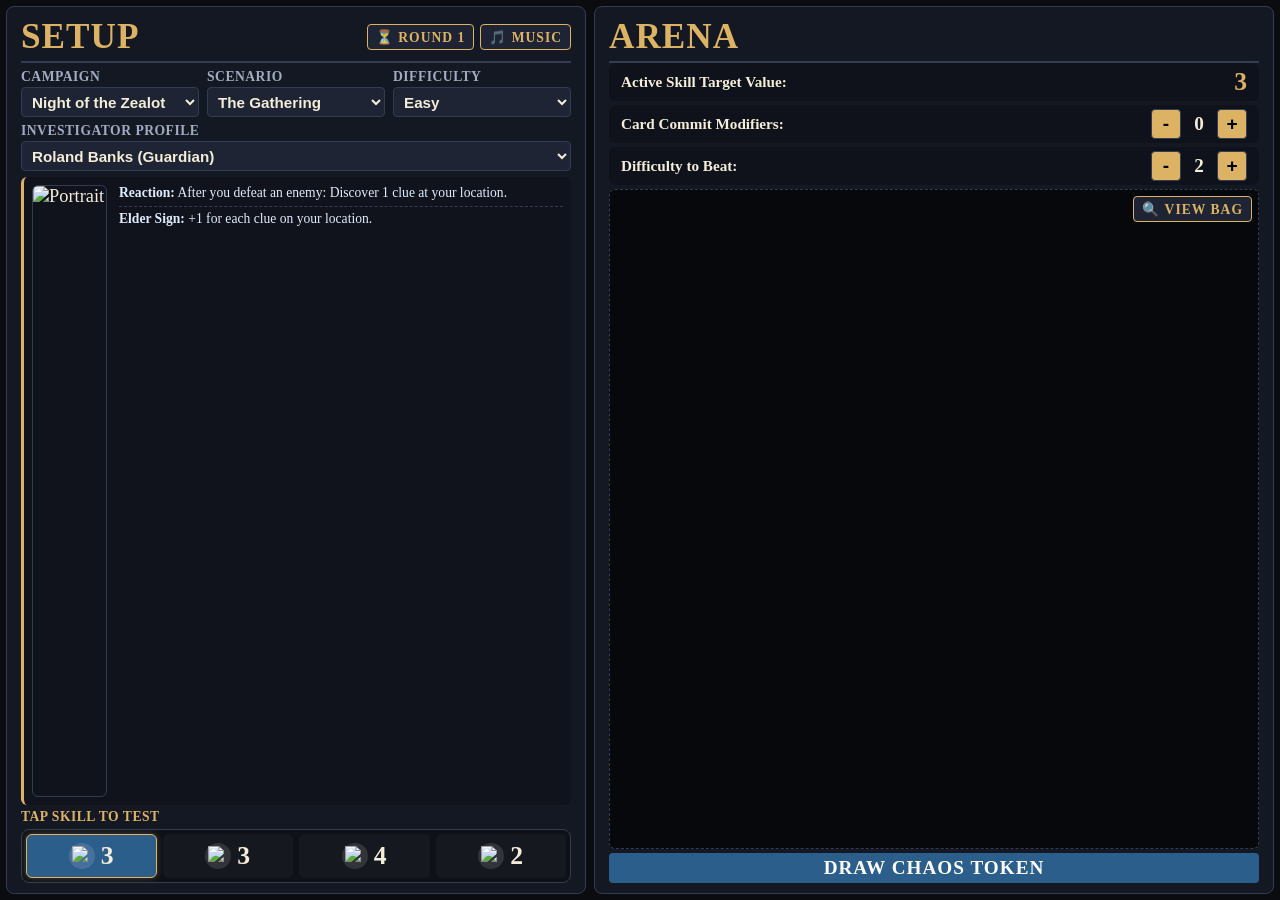
==== older/index.html @ 9a67d31d "All new All new" ====
<!DOCTYPE html>
<html lang="en">
<head>
  <meta charset="UTF-8">
  <meta name="viewport" content="width=device-width, initial-scale=1.0, maximum-scale=1.0, user-scalable=no">
  <title>Arkham Horror Companion App - Enhanced Landscape</title>
  <link rel="icon" href="images/icons/favicon.png">
  <style>
    /* Embed the original Teutonic font family */
    @font-face {
      font-family: 'Teutonic';
      src: url('fonts/teutonic.ttf') format('truetype'),
           url('fonts/Teutonic-Mediaeval.ttf') format('truetype');
      font-weight: normal;
      font-style: normal;
    }

    :root {
      --bg-dark: #0a0c10;
      --panel-bg: #141822;
      --panel-border: #323d52;
      --accent-gold: #dcb365;
      --accent-blue: #2c5e8c;
      --text-light: #f4edd9;
      --text-muted: #a1acc2;
      --success-green: #348a53;
      --fail-red: #aa3333;
      --alert-orange: #ff9900;

      --compact-height: 30px;
    }

    * {
      box-sizing: border-box;
      user-select: none;
      -webkit-tap-highlight-color: transparent;
      margin: 0;
      padding: 0;
    }

    body {
      background-color: var(--bg-dark);
      color: var(--text-light);
      font-family: 'Georgia', serif;
      font-size: 1.15rem;
      width: 100vw;
      height: 100vh;
      overflow: hidden;
      display: flex;
      padding: 6px;
      gap: 8px;
    }

    /* Column Framework */
    .panel {
      background: var(--panel-bg);
      border: 1px solid var(--panel-border);
      border-radius: 8px;
      padding: 10px 14px;
      display: flex;
      flex-direction: column;
      justify-content: space-between;
      height: 100%;
    }

    .left-panel { flex: 1.1; }
    .right-panel { flex: 1.3; }

    h3 {
      font-family: 'Teutonic', 'Georgia', serif;
      font-size: 2.2rem;
      text-transform: uppercase;
      letter-spacing: 1px;
      border-bottom: 2px solid var(--panel-border);
      padding-bottom: 4px;
      color: var(--accent-gold);
      display: flex;
      justify-content: space-between;
      align-items: center;
    }

    .header-controls {
      display: flex;
      gap: 6px;
    }

    /* Form Setup layout rules */
    .setup-row {
      display: grid;
      grid-template-columns: repeat(3, 1fr);
      gap: 8px;
      margin: 6px 0;
    }

    .form-group {
      display: flex;
      flex-direction: column;
    }

    label {
      font-size: 0.85rem;
      font-weight: bold;
      color: var(--text-muted);
      margin-bottom: 2px;
      text-transform: uppercase;
      letter-spacing: 0.5px;
    }

    select {
      width: 100%;
      height: var(--compact-height);
      padding: 0 6px;
      background: #1e2433;
      color: var(--text-light);
      border: 1px solid var(--panel-border);
      border-radius: 4px;
      font-size: 0.95rem;
      font-weight: bold;
    }

    /* Tappable Skill Badge Interface */
    .skills-row {
      display: flex;
      justify-content: space-between;
      background: rgba(0, 0, 0, 0.3);
      padding: 4px;
      border-radius: 8px;
      border: 1px solid var(--panel-border);
      margin-top: 4px;
      gap: 6px;
    }

    .stat-badge {
      flex: 1;
      height: 44px;
      display: flex;
      align-items: center;
      justify-content: center;
      gap: 6px;
      font-family: 'Teutonic', 'Georgia', serif;
      font-weight: bold;
      font-size: 1.6rem;
      cursor: pointer;
      border-radius: 6px;
      border: 1px solid transparent;
      transition: background 0.2s, border-color 0.2s;
      background: rgba(255, 255, 255, 0.03);
    }

    .stat-badge:hover {
      background: rgba(255, 255, 255, 0.08);
    }

    .stat-badge.active-test {
      background: var(--accent-blue);
      border-color: var(--accent-gold);
      box-shadow: 0 0 6px rgba(220, 179, 101, 0.3);
    }

    .stat-circle {
      width: 26px;
      height: 26px;
      border-radius: 50%;
      background: rgba(255, 255, 255, 0.12);
      display: flex;
      align-items: center;
      justify-content: center;
      padding: 3px;
    }

    .stat-circle img {
      width: 100%;
      height: 100%;
      object-fit: contain;
    }

    /* Investigator Layout Profile */
    .profile-card {
      display: flex;
      gap: 12px;
      background: rgba(0, 0, 0, 0.2);
      padding: 8px;
      border-radius: 6px;
      margin: 4px 0;
      flex: 1;
      min-height: 0;
      border-left: 3px solid var(--accent-gold);
      position: relative;
    }

    .portrait {
      width: 75px;
      height: auto;
      border-radius: 6px;
      object-fit: cover;
      border: 1px solid var(--panel-border);
    }

    .ability-text {
      flex: 1;
      font-size: 0.85rem;
      line-height: 1.25;
      overflow-y: auto;
      color: #dfecff;
    }

    /* Visual Active Attention Flag for Elder Sign */
    .elder-flag {
      display: none;
      background: var(--alert-orange);
      color: #000;
      font-family: 'Teutonic', sans-serif;
      font-size: 1rem;
      font-weight: bold;
      text-align: center;
      padding: 4px;
      border-radius: 4px;
      margin-bottom: 4px;
      animation: pulseAlert 1s infinite alternate;
    }

    @keyframes pulseAlert {
      0% { opacity: 0.7; }
      100% { opacity: 1; background: #fff000; }
    }

    /* Calculator Rows */
    .calc-row {
      display: flex;
      justify-content: space-between;
      align-items: center;
      background: rgba(0,0,0,0.25);
      padding: 4px 12px;
      border-radius: 6px;
      margin-bottom: 4px;
      min-height: var(--compact-height);
    }

    .calc-row span {
      font-size: 0.95rem;
      font-weight: bold;
    }

    .counter-control {
      display: flex;
      align-items: center;
      gap: 8px;
    }

    .counter-control button {
      width: var(--compact-height);
      height: var(--compact-height);
      border-radius: 4px;
      border: 1px solid var(--panel-border);
      background: var(--accent-gold);
      color: #000;
      font-size: 1.2rem;
      font-weight: bold;
      cursor: pointer;
      display: flex;
      align-items: center;
      justify-content: center;
    }

    /* Action Buttons */
    .btn {
      width: 100%;
      height: var(--compact-height);
      background: var(--accent-blue);
      color: white;
      border: none;
      border-radius: 4px;
      font-family: 'Teutonic', 'Georgia', serif;
      font-weight: bold;
      font-size: 1.2rem;
      cursor: pointer;
      text-transform: uppercase;
      letter-spacing: 1px;
      display: flex;
      align-items: center;
      justify-content: center;
    }

    .btn-utility {
      background: #1e2433;
      border: 1px solid var(--accent-gold);
      color: var(--accent-gold);
      height: 26px;
      padding: 0 8px;
      font-size: 0.85rem;
      width: auto;
    }

    /* Draw Stage Theatre area */
    .token-theater {
      flex: 1;
      display: flex;
      flex-direction: column;
      align-items: center;
      justify-content: center;
      background: #06080b;
      border: 1px dashed var(--panel-border);
      border-radius: 6px;
      margin-bottom: 4px;
      position: relative;
    }

    .theater-top-controls {
      position: absolute;
      top: 6px;
      right: 6px;
      z-index: 10;
    }

    .animated-token {
      width: 58px;
      height: 58px;
      border-radius: 50%;
      display: flex;
      align-items: center;
      justify-content: center;
      transform: scale(0);
    }

    .animated-token img {
      width: 100%;
      height: 100%;
      object-fit: contain;
    }

    .spin-roll {
      animation: bg3Roll 0.6s cubic-bezier(0.175, 0.885, 0.32, 1.275) forwards;
    }

    @keyframes bg3Roll {
      0% { transform: scale(0.3) rotate(0deg); }
      70% { transform: scale(1.2) rotate(720deg); }
      100% { transform: scale(1) rotate(1080deg); }
    }

    .result-banner {
      font-family: 'Teutonic', 'Georgia', serif;
      font-size: 1.6rem;
      font-weight: bold;
      text-transform: uppercase;
      margin-top: 2px;
    }

    .campaign-rule-ticker {
      font-size: 0.8rem;
      color: var(--text-muted);
      text-align: center;
      padding: 0 8px;
      font-style: italic;
    }

    /* Popover Modal Engines */
    .modal-overlay {
      display: none;
      position: fixed;
      inset: 0;
      background: rgba(0,0,0,0.85);
      z-index: 1000;
      justify-content: center;
      align-items: center;
    }

    .modal-window {
      background: var(--panel-bg);
      border: 2px solid var(--accent-gold);
      border-radius: 8px;
      padding: 16px;
      width: 85%;
      max-width: 500px;
    }

    /* Chaos Bag Viewer Grid Styles */
    .bag-token-grid {
      display: flex;
      flex-wrap: wrap;
      gap: 8px;
      margin: 12px 0;
      max-height: 180px;
      overflow-y: auto;
      background: rgba(0,0,0,0.3);
      padding: 10px;
      border-radius: 6px;
      border: 1px solid var(--panel-border);
    }

    .mini-token-badge {
      background: #1e2433;
      border: 1px solid var(--panel-border);
      padding: 4px 8px;
      border-radius: 4px;
      font-size: 0.9rem;
      font-weight: bold;
      color: var(--accent-gold);
      display: flex;
      align-items: center;
      gap: 4px;
    }

    /* Accessible Audio Controller Dashboard */
    .audio-dashboard {
      background: #06080b;
      padding: 6px 12px;
      border-radius: 6px;
      margin: 8px 0;
      display: flex;
      align-items: center;
      gap: 12px;
      height: 44px;
    }

    .audio-btn {
      background: var(--accent-gold);
      color: #000;
      border: none;
      height: var(--compact-height);
      padding: 0 12px;
      font-size: 0.9rem;
      border-radius: 4px;
      cursor: pointer;
      font-weight: bold;
    }

    .scrubber {
      flex: 1;
      height: var(--compact-height);
      accent-color: var(--accent-gold);
      cursor: pointer;
    }

    .track-list {
      display: flex;
      flex-direction: column;
      gap: 4px;
      max-height: 120px;
      overflow-y: auto;
    }

    .track-item {
      background: #1e2433;
      height: var(--compact-height);
      padding: 0 10px;
      border-radius: 4px;
      cursor: pointer;
      font-size: 0.9rem;
      font-weight: bold;
      display: flex;
      align-items: center;
      justify-content: space-between;
    }

    .track-item.active {
      background: var(--accent-blue);
    }
  </style>
</head>
<body>

  <!-- LEFT PANEL: INFRASTRUCTURE & ACTIVE PROFILE INTERFACE -->
  <div class="panel left-panel">
    <div>
      <h3>Setup 
        <div class="header-controls">
          <button id="btn-round-tracker" class="btn btn-utility" onclick="adjustRound(1)" oncontextmenu="event.preventDefault(); adjustRound(-1);">⏳ Round 1</button>
          <button class="btn btn-utility" onclick="toggleMusicModal(true)">🎵 Music</button>
        </div>
      </h3>
      
      <div class="setup-row">
        <div class="form-group">
          <label>Campaign</label>
          <select id="campaign-select" onchange="updateChaosBag()">
            <option value="notz">Night of the Zealot</option>
            <option value="dunwich">The Dunwich Legacy</option>
            <option value="carcosa">Path to Carcosa</option>
            <option value="brethren">Brethren of Ash</option>
          </select>
        </div>

        <div class="form-group">
          <label>Scenario</label>
          <select id="scenario-select" onchange="updateChaosBag()">
            <!-- Loaded Dynamically -->
          </select>
        </div>

        <div class="form-group">
          <label>Difficulty</label>
          <select id="difficulty-select" onchange="updateChaosBag()">
            <option value="easy" selected>Easy</option>
            <option value="standard">Standard</option>
            <option value="hard">Hard</option>
            <option value="expert">Expert</option>
          </select>
        </div>
      </div>

      <div class="form-group" style="margin-bottom: 2px;">
        <label>Investigator Profile</label>
        <select id="investigator-select" onchange="loadInvestigatorProfile()">
          <!-- Dynamic Generation Loop -->
        </select>
      </div>
    </div>

    <!-- Active Profile Metadata Container with Dynamic Elder Flag Alert Banner -->
    <div class="profile-card">
      <img id="card-portrait" class="portrait" src="images/investigators/roland.png" alt="Portrait">
      <div class="ability-text">
        <div id="elder-sign-alert" class="elder-flag">⚠️ TAKE ACTION: TRIGGER ELDER SIGN!</div>
        <div id="card-ability" style="margin-bottom:4px;"></div>
        <div id="card-elder" style="border-top:1px dashed var(--panel-border); padding-top:4px;"></div>
      </div>
    </div>

    <!-- Tappable Stats Block Header -->
    <div>
      <label style="color: var(--accent-gold); display: block; margin-bottom: 2px;">Tap Skill to Test</label>
      <div class="skills-row">
        <div id="badge-will" class="stat-badge" onclick="selectTestSkill('will')">
          <div class="stat-circle"><img src="images/icons/invest_willpower.png" alt="Will"></div>
          <span id="stat-will">3</span>
        </div>
        <div id="badge-intellect" class="stat-badge" onclick="selectTestSkill('intellect')">
          <div class="stat-circle"><img src="images/icons/invest_intellect.png" alt="Intellect"></div>
          <span id="stat-intellect">3</span>
        </div>
        <div id="badge-combat" class="stat-badge" onclick="selectTestSkill('combat')">
          <div class="stat-circle"><img src="images/icons/invest_combat.png" alt="Combat"></div>
          <span id="stat-combat">4</span>
        </div>
        <div id="badge-agility" class="stat-badge" onclick="selectTestSkill('agility')">
          <div class="stat-circle"><img src="images/icons/invest_agility.png" alt="Agility"></div>
          <span id="stat-agility">2</span>
        </div>
      </div>
    </div>
  </div>

  <!-- RIGHT PANEL: TESTING GROUNDS -->
  <div class="panel right-panel">
    <h3 style="font-size: 2.2rem;">Arena</h3>

    <div class="calc-row">
      <span>Active Skill Target Value:</span>
      <span id="val-base-skill" style="font-family: 'Teutonic', serif; font-size: 1.6rem; color: var(--accent-gold);">3</span>
    </div>

    <div class="calc-row">
      <span>Card Commit Modifiers:</span>
      <div class="counter-control">
        <button onclick="adjustCommit(-1)">-</button>
        <span id="val-commit" style="font-size: 1.2rem; font-weight: bold; min-width: 20px; text-align: center;">0</span>
        <button onclick="adjustCommit(1)">+</button>
      </div>
    </div>

    <div class="calc-row">
      <span>Difficulty to Beat:</span>
      <div class="counter-control">
        <button onclick="adjustTarget(-1)">-</button>
        <span id="val-target" style="font-size: 1.2rem; font-weight: bold; min-width: 20px; text-align: center;">2</span>
        <button onclick="adjustTarget(1)">+</button>
      </div>
    </div>

    <!-- Screen Animation Center Area -->
    <div class="token-theater">
      <div class="theater-top-controls">
        <button class="btn btn-utility" onclick="toggleBagModal(true)">🔍 View Bag</button>
      </div>
      <div id="token-graphic" class="animated-token"></div>
      <div id="test-outcome-msg" class="result-banner"></div>
      <div id="token-effect-desc" class="campaign-rule-ticker"></div>
    </div>

    <button class="btn" onclick="drawChaosToken()">Draw Chaos Token</button>
  </div>

  <!-- PLAYOVER AUDIO SYSTEM CONTAINER MODAL -->
  <div id="music-modal" class="modal-overlay">
    <div class="modal-window">
      <h3 style="margin-bottom: 10px;">Audio Suite</h3>
      <audio id="audio-player" src="music/music01.mp4" loop></audio>

      <div class="audio-dashboard">
        <button class="audio-btn" id="play-btn" onclick="togglePlay()">▶ Play</button>
        <input type="range" id="track-scrubber" class="scrubber" value="0" min="0" max="100" oninput="scrubAudio()">
      </div>

      <div class="track-list">
        <div class="track-item active" onclick="loadTrack(this, 'music/music01.mp4')"><span>Ambient Environment 01</span><span>🎵</span></div>
        <div class="track-item" onclick="loadTrack(this, 'music/music02.mp4')"><span>Ambient Environment 02</span><span>🎵</span></div>
        <div class="track-item" onclick="loadTrack(this, 'music/music03.mp4')"><span>Ambient Environment 03</span><span>🎵</span></div>
      </div>

      <button class="btn" style="margin-top: 14px; background: var(--fail-red);" onclick="toggleMusicModal(false)">Close Audio</button>
    </div>
  </div>

  <!-- CHAOS BAG INSPECTION MODAL -->
  <div id="bag-modal" class="modal-overlay">
    <div class="modal-window">
      <h3 style="margin-bottom: 10px;">Chaos Bag Contents</h3>
      <p style="font-size: 0.85rem; color: var(--text-muted); margin-bottom: 4px;">Current tokens loaded for calculation rules:</p>
      
      <div id="bag-contents-grid" class="bag-token-grid">
        <!-- Loaded Dynamically -->
      </div>

      <button class="btn" style="margin-top: 14px; background: var(--accent-blue);" onclick="toggleBagModal(false)">Back to Arena</button>
    </div>
  </div>

  <script>
    const tokenImageMap = {
      '0': 'images/icons/chaos_0.png', '-1': 'images/icons/chaos_minus1.png', '-2': 'images/icons/chaos_minus2.png',
      '-3': 'images/icons/chaos_minus3.png', '-4': 'images/icons/chaos_minus4.png', '-5': 'images/icons/chaos_minus5.png',
      '-6': 'images/icons/chaos_minus6.png', '-7': 'images/icons/chaos_minus7.png', '-8': 'images/icons/chaos_minus8.png',
      '+1': 'images/icons/chaos_plus1.png',
      '💀': 'images/icons/chaos_skull.png', '👹': 'images/icons/chaos_cultist.png',
      '📜': 'images/icons/chaos_tablet.png', 'AUTO-FAIL': 'images/icons/chaos_fail.png',
      '🌟': 'images/icons/chaos_elder.png'
    };

    const campaignScenarios = {
      notz: [{ id: 'gathering', name: 'The Gathering' }, { id: 'masks', name: 'Midnight Masks' }, { id: 'devourer', name: 'The Devourer Below' }],
      dunwich: [{ id: 'extracurricular', name: 'Extracurricular Activity' }, { id: 'house', name: 'The House Always Wins' }],
      carcosa: [{ id: 'curtain', name: 'Curtain Call' }, { id: 'last_king', name: 'The Last King' }],
      brethren: [{ id: 'flames', name: 'Spreading Flames' }, { id: 'mirrors', name: 'Smoke and Mirrors' }]
    };

    const chaosBagPresets = {
      notz: {
        easy: ['+1', '+1', '0', '0', '0', '-1', '-1', '-1', '-2', '-2', '💀', '👹', '🌟', 'AUTO-FAIL'],
        standard: ['+1', '0', '0', '-1', '-1', '-2', '-3', '-4', '💀', '👹', '📜', 'AUTO-FAIL', '🌟']
      },
      dunwich: {
        easy: ['+1', '+1', '0', '0', '0', '-1', '-1', '-1', '-2', '-3', '💀', '👹', '🌟', 'AUTO-FAIL'],
        standard: ['+1', '0', '-1', '-1', '-2', '-2', '-3', '-4', '💀', '👹', '🌟', 'AUTO-FAIL']
      },
      carcosa: {
        easy: ['+1', '+1', '0', '0', '0', '-1', '-1', '-1', '-2', '-3', '💀', '👹', '🌟', 'AUTO-FAIL'],
        standard: ['+1', '0', '-1', '-1', '-2', '-2', '-3', '-4', '💀', '👹', '🌟', 'AUTO-FAIL']
      },
      brethren: {
        easy: ['+1', '+1', '0', '0', '0', '-1', '-1', '-1', '-2', '-3', '💀', '👹', '🌟', 'AUTO-FAIL'],
        standard: ['+1', '0', '-1', '-1', '-2', '-2', '-3', '-4', '💀', '👹', '🌟', 'AUTO-FAIL']
      }
    };

    const investigators = {
      roland: { name: "Roland Banks", classId: "Guardian", will: 3, intellect: 3, combat: 4, agility: 2, ability: "<b>Reaction:</b> After you defeat an enemy: Discover 1 clue at your location.", elder: "<b>Elder Sign:</b> +1 for each clue on your location.", img: "images/investigators/roland.png" },
      daisy: { name: "Daisy Walker", classId: "Seeker", will: 3, intellect: 5, combat: 2, agility: 2, ability: "Additional action each turn for <b>Tome</b> activities.", elder: "<b>Elder Sign:</b> +0. Draw 1 card for each Tome you control.", img: "images/investigators/daisy.png" },
      skids: { name: '"Skids" O\'Toole', classId: "Rogue", will: 2, intellect: 3, combat: 3, agility: 4, ability: "Spend 2 resources: Take 1 additional action.", elder: "<b>Elder Sign:</b> +2. Gain 2 resources if successful.", img: "images/investigators/skids.png" },
      agnes: { name: "Agnes Baker", classId: "Mystic", will: 5, intellect: 2, combat: 2, agility: 3, ability: "<b>Reaction:</b> After 1 or more horror is placed on you: Deal 1 damage to an enemy at your location.", elder: "<b>Elder Sign:</b> +1. You may heal 1 horror from yourself.", img: "images/investigators/agnes.png" },
      wendy: { name: "Wendy Adams", classId: "Survivor", will: 4, intellect: 3, combat: 1, agility: 4, ability: "Discard a card from your hand: Redraw a chaos token from the bag. (Limit once per test).", elder: "<b>Elder Sign:</b> +0. If Wendy's Amulet is in play, you automatically succeed.", img: "images/investigators/wendy.png" }
    };

    let currentBag = [];
    let selectedSkill = 'will';
    let commitVal = 0;
    let targetVal = 2;
    let currentGameRound = 1;

    function initializeApp() {
      buildInvestigatorDropdown();
      updateChaosBag();
      loadInvestigatorProfile();
    }

    function adjustRound(delta) {
      currentGameRound = Math.max(1, currentGameRound + delta);
      document.getElementById('btn-round-tracker').innerText = `⏳ Round ${currentGameRound}`;
    }

    function buildInvestigatorDropdown() {
      const select = document.getElementById('investigator-select');
      select.innerHTML = '';
      for (const [key, profile] of Object.entries(investigators)) {
        const opt = document.createElement('option');
        opt.value = key;
        opt.innerText = `${profile.name} (${profile.classId})`;
        select.appendChild(opt);
      }
    }

    function updateChaosBag() {
      const camp = document.getElementById('campaign-select').value;
      const diff = document.getElementById('difficulty-select').value;
      
      const scenSelect = document.getElementById('scenario-select');
      scenSelect.innerHTML = '';
      campaignScenarios[camp].forEach(s => {
        const opt = document.createElement('option');
        opt.value = s.id; opt.innerText = s.name;
        scenSelect.appendChild(opt);
      });
      
      currentBag = [...(chaosBagPresets[camp]?.[diff] || chaosBagPresets[camp]?.standard || chaosBagPresets.notz.standard)];
      populateBagInspector();
    }

    function populateBagInspector() {
      const grid = document.getElementById('bag-contents-grid');
      grid.innerHTML = '';
      currentBag.forEach(token => {
        const badge = document.createElement('span');
        badge.className = 'mini-token-badge';
        badge.innerText = token;
        grid.appendChild(badge);
      });
    }

    function toggleBagModal(open) {
      document.getElementById('bag-modal').style.display = open ? 'flex' : 'none';
    }

    function loadInvestigatorProfile() {
      const id = document.getElementById('investigator-select').value;
      const profile = investigators[id];

      document.getElementById('stat-will').innerText = profile.will;
      document.getElementById('stat-intellect').innerText = profile.intellect;
      document.getElementById('stat-combat').innerText = profile.combat;
      document.getElementById('stat-agility').innerText = profile.agility;
      document.getElementById('card-ability').innerHTML = profile.ability;
      document.getElementById('card-elder').innerHTML = profile.elder;
      document.getElementById('card-portrait').src = profile.img;
      document.getElementById('elder-sign-alert').style.display = 'none';

      selectTestSkill(selectedSkill);
    }

    function selectTestSkill(skillKey) {
      selectedSkill = skillKey;
      document.querySelectorAll('.stat-badge').forEach(b => b.classList.remove('active-test'));
      document.getElementById(`badge-${skillKey}`).classList.add('active-test');

      const id = document.getElementById('investigator-select').value;
      document.getElementById('val-base-skill').innerText = investigators[id][skillKey];
    }

    function adjustCommit(delta) {
      commitVal = Math.max(-5, commitVal + delta);
      document.getElementById('val-commit').innerText = commitVal;
    }

    function adjustTarget(delta) {
      targetVal = Math.max(0, targetVal + delta);
      document.getElementById('val-target').innerText = targetVal;
    }

    function drawChaosToken() {
      if(currentBag.length === 0) return;

      const graphic = document.getElementById('token-graphic');
      const outcomeText = document.getElementById('test-outcome-msg');
      const alertBanner = document.getElementById('elder-sign-alert');

      graphic.classList.remove('spin-roll');
      graphic.style.transform = "scale(0)";
      outcomeText.innerText = '';
      alertBanner.style.display = 'none';

      void graphic.offsetWidth;

      const pickedToken = currentBag[Math.floor(Math.random() * currentBag.length)];
      let numericModifier = parseInt(pickedToken) || 0;
      if (pickedToken === '🌟') numericModifier = 2;
      if (pickedToken === 'AUTO-FAIL') numericModifier = -99;

      const id = document.getElementById('investigator-select').value;
      const testPassed = (pickedToken !== 'AUTO-FAIL') && ((investigators[id][selectedSkill] + commitVal + numericModifier) >= targetVal);

      if(tokenImageMap[pickedToken]) {
        graphic.innerHTML = `<img src="${tokenImageMap[pickedToken]}" alt="token">`;
      } else {
        graphic.innerHTML = `<div style="color:white; font-size:1.4rem;">${pickedToken}</div>`;
      }

      graphic.classList.add('spin-roll');

      setTimeout(() => {
        outcomeText.innerText = testPassed ? "Succeeded!" : "Failed!";
        outcomeText.style.color = testPassed ? "var(--success-green)" : "var(--fail-red)";

        if (pickedToken === '🌟') {
          alertBanner.style.display = 'block';
        }
      }, 600);
    }

    const audioPlayer = document.getElementById('audio-player');
    const playBtn = document.getElementById('play-btn');
    const scrubber = document.getElementById('track-scrubber');

    function toggleMusicModal(open) { document.getElementById('music-modal').style.display = open ? 'flex' : 'none'; }
    function togglePlay() {
      if(audioPlayer.paused) { audioPlayer.play().then(() => playBtn.innerText = "⏸ Pause"); } 
      else { audioPlayer.pause(); playBtn.innerText = "▶ Play"; }
    }
    audioPlayer.addEventListener('timeupdate', () => { if(audioPlayer.duration) scrubber.value = (audioPlayer.currentTime / audioPlayer.duration) * 100; });
    function scrubAudio() { if(audioPlayer.duration) audioPlayer.currentTime = (scrubber.value / 100) * audioPlayer.duration; }
    function loadTrack(el, source) {
      document.querySelectorAll('.track-item').forEach(i => i.classList.remove('active'));
      el.classList.add('active');
      audioPlayer.src = source;
      audioPlayer.play().then(() => playBtn.innerText = "⏸ Pause");
    }

    window.onload = initializeApp;
  </script>
</body>
</html>
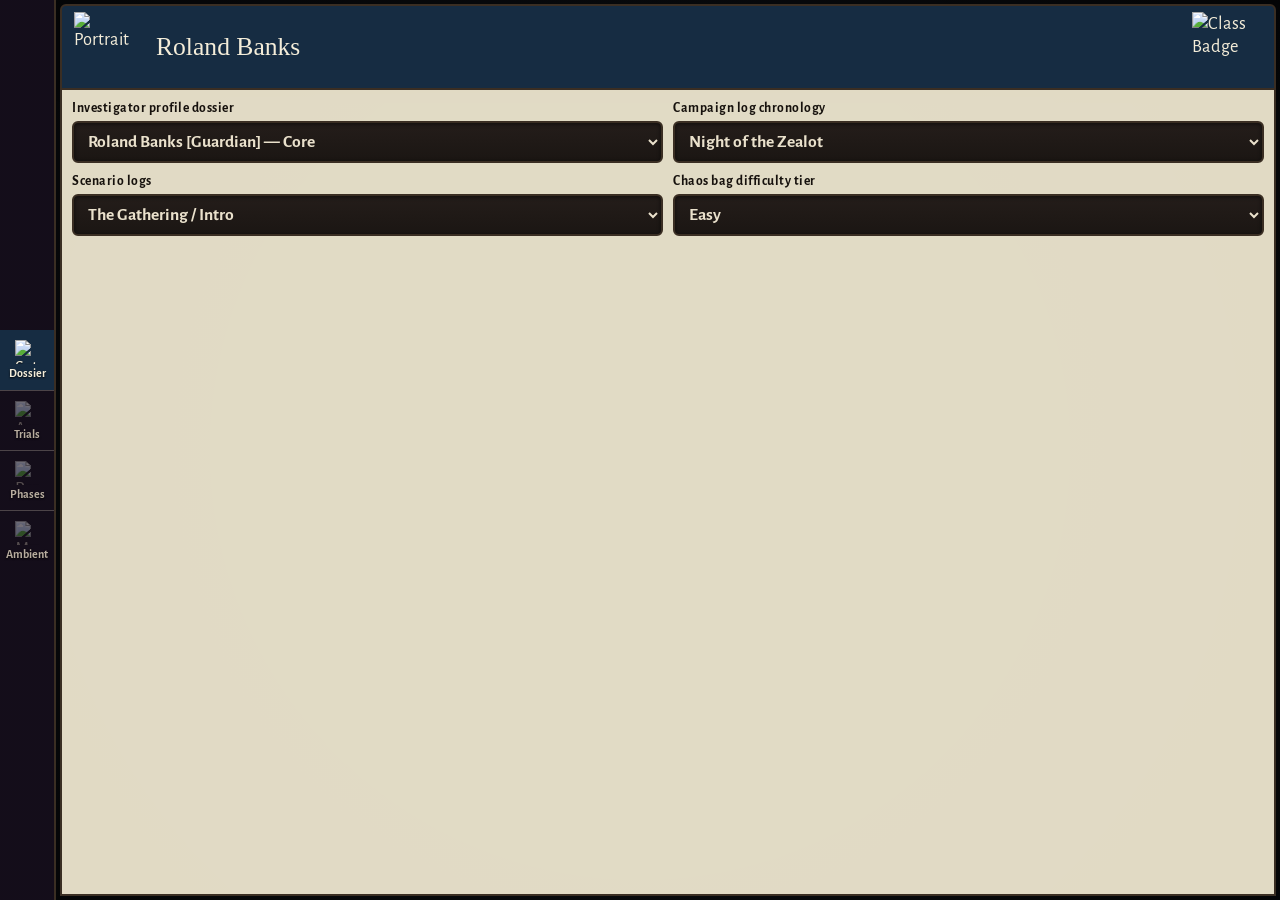
==== commit 927f164e: "changes change" ====
--- a/older/index.html
+++ b/older/index.html
@@ -2,495 +2,88 @@
 <html lang="en">
 <head>
   <meta charset="UTF-8">
-  <meta name="viewport" content="width=device-width, initial-scale=1.0, maximum-scale=1.0, user-scalable=no">
-  <title>Arkham Horror Companion App - Enhanced Landscape</title>
-  <link rel="icon" href="images/icons/favicon.png">
-  <style>
-    /* Embed the original Teutonic font family */
-    @font-face {
-      font-family: 'Teutonic';
-      src: url('fonts/teutonic.ttf') format('truetype'),
-           url('fonts/Teutonic-Mediaeval.ttf') format('truetype');
-      font-weight: normal;
-      font-style: normal;
-    }
-
-    :root {
-      --bg-dark: #0a0c10;
-      --panel-bg: #141822;
-      --panel-border: #323d52;
-      --accent-gold: #dcb365;
-      --accent-blue: #2c5e8c;
-      --text-light: #f4edd9;
-      --text-muted: #a1acc2;
-      --success-green: #348a53;
-      --fail-red: #aa3333;
-      --alert-orange: #ff9900;
-
-      --compact-height: 30px;
-    }
-
-    * {
-      box-sizing: border-box;
-      user-select: none;
-      -webkit-tap-highlight-color: transparent;
-      margin: 0;
-      padding: 0;
-    }
-
-    body {
-      background-color: var(--bg-dark);
-      color: var(--text-light);
-      font-family: 'Georgia', serif;
-      font-size: 1.15rem;
-      width: 100vw;
-      height: 100vh;
-      overflow: hidden;
-      display: flex;
-      padding: 6px;
-      gap: 8px;
-    }
-
-    /* Column Framework */
-    .panel {
-      background: var(--panel-bg);
-      border: 1px solid var(--panel-border);
-      border-radius: 8px;
-      padding: 10px 14px;
-      display: flex;
-      flex-direction: column;
-      justify-content: space-between;
-      height: 100%;
-    }
-
-    .left-panel { flex: 1.1; }
-    .right-panel { flex: 1.3; }
-
-    h3 {
-      font-family: 'Teutonic', 'Georgia', serif;
-      font-size: 2.2rem;
-      text-transform: uppercase;
-      letter-spacing: 1px;
-      border-bottom: 2px solid var(--panel-border);
-      padding-bottom: 4px;
-      color: var(--accent-gold);
-      display: flex;
-      justify-content: space-between;
-      align-items: center;
-    }
-
-    .header-controls {
-      display: flex;
-      gap: 6px;
-    }
-
-    /* Form Setup layout rules */
-    .setup-row {
-      display: grid;
-      grid-template-columns: repeat(3, 1fr);
-      gap: 8px;
-      margin: 6px 0;
-    }
-
-    .form-group {
-      display: flex;
-      flex-direction: column;
-    }
-
-    label {
-      font-size: 0.85rem;
-      font-weight: bold;
-      color: var(--text-muted);
-      margin-bottom: 2px;
-      text-transform: uppercase;
-      letter-spacing: 0.5px;
-    }
-
-    select {
-      width: 100%;
-      height: var(--compact-height);
-      padding: 0 6px;
-      background: #1e2433;
-      color: var(--text-light);
-      border: 1px solid var(--panel-border);
-      border-radius: 4px;
-      font-size: 0.95rem;
-      font-weight: bold;
-    }
-
-    /* Tappable Skill Badge Interface */
-    .skills-row {
-      display: flex;
-      justify-content: space-between;
-      background: rgba(0, 0, 0, 0.3);
-      padding: 4px;
-      border-radius: 8px;
-      border: 1px solid var(--panel-border);
-      margin-top: 4px;
-      gap: 6px;
-    }
-
-    .stat-badge {
-      flex: 1;
-      height: 44px;
-      display: flex;
-      align-items: center;
-      justify-content: center;
-      gap: 6px;
-      font-family: 'Teutonic', 'Georgia', serif;
-      font-weight: bold;
-      font-size: 1.6rem;
-      cursor: pointer;
-      border-radius: 6px;
-      border: 1px solid transparent;
-      transition: background 0.2s, border-color 0.2s;
-      background: rgba(255, 255, 255, 0.03);
-    }
-
-    .stat-badge:hover {
-      background: rgba(255, 255, 255, 0.08);
-    }
-
-    .stat-badge.active-test {
-      background: var(--accent-blue);
-      border-color: var(--accent-gold);
-      box-shadow: 0 0 6px rgba(220, 179, 101, 0.3);
-    }
-
-    .stat-circle {
-      width: 26px;
-      height: 26px;
-      border-radius: 50%;
-      background: rgba(255, 255, 255, 0.12);
-      display: flex;
-      align-items: center;
-      justify-content: center;
-      padding: 3px;
-    }
-
-    .stat-circle img {
-      width: 100%;
-      height: 100%;
-      object-fit: contain;
-    }
-
-    /* Investigator Layout Profile */
-    .profile-card {
-      display: flex;
-      gap: 12px;
-      background: rgba(0, 0, 0, 0.2);
-      padding: 8px;
-      border-radius: 6px;
-      margin: 4px 0;
-      flex: 1;
-      min-height: 0;
-      border-left: 3px solid var(--accent-gold);
-      position: relative;
-    }
-
-    .portrait {
-      width: 75px;
-      height: auto;
-      border-radius: 6px;
-      object-fit: cover;
-      border: 1px solid var(--panel-border);
-    }
-
-    .ability-text {
-      flex: 1;
-      font-size: 0.85rem;
-      line-height: 1.25;
-      overflow-y: auto;
-      color: #dfecff;
-    }
-
-    /* Visual Active Attention Flag for Elder Sign */
-    .elder-flag {
-      display: none;
-      background: var(--alert-orange);
-      color: #000;
-      font-family: 'Teutonic', sans-serif;
-      font-size: 1rem;
-      font-weight: bold;
-      text-align: center;
-      padding: 4px;
-      border-radius: 4px;
-      margin-bottom: 4px;
-      animation: pulseAlert 1s infinite alternate;
-    }
-
-    @keyframes pulseAlert {
-      0% { opacity: 0.7; }
-      100% { opacity: 1; background: #fff000; }
-    }
-
-    /* Calculator Rows */
-    .calc-row {
-      display: flex;
-      justify-content: space-between;
-      align-items: center;
-      background: rgba(0,0,0,0.25);
-      padding: 4px 12px;
-      border-radius: 6px;
-      margin-bottom: 4px;
-      min-height: var(--compact-height);
-    }
-
-    .calc-row span {
-      font-size: 0.95rem;
-      font-weight: bold;
-    }
-
-    .counter-control {
-      display: flex;
-      align-items: center;
-      gap: 8px;
-    }
-
-    .counter-control button {
-      width: var(--compact-height);
-      height: var(--compact-height);
-      border-radius: 4px;
-      border: 1px solid var(--panel-border);
-      background: var(--accent-gold);
-      color: #000;
-      font-size: 1.2rem;
-      font-weight: bold;
-      cursor: pointer;
-      display: flex;
-      align-items: center;
-      justify-content: center;
-    }
-
-    /* Action Buttons */
-    .btn {
-      width: 100%;
-      height: var(--compact-height);
-      background: var(--accent-blue);
-      color: white;
-      border: none;
-      border-radius: 4px;
-      font-family: 'Teutonic', 'Georgia', serif;
-      font-weight: bold;
-      font-size: 1.2rem;
-      cursor: pointer;
-      text-transform: uppercase;
-      letter-spacing: 1px;
-      display: flex;
-      align-items: center;
-      justify-content: center;
-    }
-
-    .btn-utility {
-      background: #1e2433;
-      border: 1px solid var(--accent-gold);
-      color: var(--accent-gold);
-      height: 26px;
-      padding: 0 8px;
-      font-size: 0.85rem;
-      width: auto;
-    }
-
-    /* Draw Stage Theatre area */
-    .token-theater {
-      flex: 1;
-      display: flex;
-      flex-direction: column;
-      align-items: center;
-      justify-content: center;
-      background: #06080b;
-      border: 1px dashed var(--panel-border);
-      border-radius: 6px;
-      margin-bottom: 4px;
-      position: relative;
-    }
-
-    .theater-top-controls {
-      position: absolute;
-      top: 6px;
-      right: 6px;
-      z-index: 10;
-    }
-
-    .animated-token {
-      width: 58px;
-      height: 58px;
-      border-radius: 50%;
-      display: flex;
-      align-items: center;
-      justify-content: center;
-      transform: scale(0);
-    }
-
-    .animated-token img {
-      width: 100%;
-      height: 100%;
-      object-fit: contain;
-    }
-
-    .spin-roll {
-      animation: bg3Roll 0.6s cubic-bezier(0.175, 0.885, 0.32, 1.275) forwards;
-    }
-
-    @keyframes bg3Roll {
-      0% { transform: scale(0.3) rotate(0deg); }
-      70% { transform: scale(1.2) rotate(720deg); }
-      100% { transform: scale(1) rotate(1080deg); }
-    }
-
-    .result-banner {
-      font-family: 'Teutonic', 'Georgia', serif;
-      font-size: 1.6rem;
-      font-weight: bold;
-      text-transform: uppercase;
-      margin-top: 2px;
-    }
-
-    .campaign-rule-ticker {
-      font-size: 0.8rem;
-      color: var(--text-muted);
-      text-align: center;
-      padding: 0 8px;
-      font-style: italic;
-    }
-
-    /* Popover Modal Engines */
-    .modal-overlay {
-      display: none;
-      position: fixed;
-      inset: 0;
-      background: rgba(0,0,0,0.85);
-      z-index: 1000;
-      justify-content: center;
-      align-items: center;
-    }
-
-    .modal-window {
-      background: var(--panel-bg);
-      border: 2px solid var(--accent-gold);
-      border-radius: 8px;
-      padding: 16px;
-      width: 85%;
-      max-width: 500px;
-    }
-
-    /* Chaos Bag Viewer Grid Styles */
-    .bag-token-grid {
-      display: flex;
-      flex-wrap: wrap;
-      gap: 8px;
-      margin: 12px 0;
-      max-height: 180px;
-      overflow-y: auto;
-      background: rgba(0,0,0,0.3);
-      padding: 10px;
-      border-radius: 6px;
-      border: 1px solid var(--panel-border);
-    }
-
-    .mini-token-badge {
-      background: #1e2433;
-      border: 1px solid var(--panel-border);
-      padding: 4px 8px;
-      border-radius: 4px;
-      font-size: 0.9rem;
-      font-weight: bold;
-      color: var(--accent-gold);
-      display: flex;
-      align-items: center;
-      gap: 4px;
-    }
-
-    /* Accessible Audio Controller Dashboard */
-    .audio-dashboard {
-      background: #06080b;
-      padding: 6px 12px;
-      border-radius: 6px;
-      margin: 8px 0;
-      display: flex;
-      align-items: center;
-      gap: 12px;
-      height: 44px;
-    }
-
-    .audio-btn {
-      background: var(--accent-gold);
-      color: #000;
-      border: none;
-      height: var(--compact-height);
-      padding: 0 12px;
-      font-size: 0.9rem;
-      border-radius: 4px;
-      cursor: pointer;
-      font-weight: bold;
-    }
-
-    .scrubber {
-      flex: 1;
-      height: var(--compact-height);
-      accent-color: var(--accent-gold);
-      cursor: pointer;
-    }
-
-    .track-list {
-      display: flex;
-      flex-direction: column;
-      gap: 4px;
-      max-height: 120px;
-      overflow-y: auto;
-    }
-
-    .track-item {
-      background: #1e2433;
-      height: var(--compact-height);
-      padding: 0 10px;
-      border-radius: 4px;
-      cursor: pointer;
-      font-size: 0.9rem;
-      font-weight: bold;
-      display: flex;
-      align-items: center;
-      justify-content: space-between;
-    }
-
-    .track-item.active {
-      background: var(--accent-blue);
-    }
-  </style>
+  <meta name="viewport" content="width=device-width, initial-scale=1.0, maximum-scale=1.0, user-scalable=no, viewport-fit=cover">
+  <title>Arkham Horror Companion App - Dossier Notebook</title>
+  <meta name="theme-color" content="#140f0c">
+  <meta name="apple-mobile-web-app-capable" content="yes">
+  <meta name="apple-mobile-web-app-status-bar-style" content="black-translucent">
+  <meta name="apple-mobile-web-app-title" content="Arkham Companion">
+  <link rel="apple-touch-icon" href="images/icons/favicon.png">
+  <link rel="manifest" href="manifest.webmanifest">
+  <link rel="stylesheet" href="styles.css">
 </head>
 <body>
 
-  <!-- LEFT PANEL: INFRASTRUCTURE & ACTIVE PROFILE INTERFACE -->
-  <div class="panel left-panel">
-    <div>
-      <h3>Setup 
-        <div class="header-controls">
-          <button id="btn-round-tracker" class="btn btn-utility" onclick="adjustRound(1)" oncontextmenu="event.preventDefault(); adjustRound(-1);">⏳ Round 1</button>
-          <button class="btn btn-utility" onclick="toggleMusicModal(true)">🎵 Music</button>
-        </div>
-      </h3>
-      
-      <div class="setup-row">
+  <!-- PROFILE BANNER -->
+  <div class="investigator-sticky-header" id="dynamic-class-skin">
+    <div class="header-portrait-frame investigator-profile-trigger" role="button" tabindex="0" aria-label="Open investigator profile" onclick="toggleInvestigatorModal(true)">
+      <img id="card-portrait" class="header-portrait" src="images/investigators/roland.png" alt="Portrait">
+    </div>
+    <div class="header-meta">
+      <div class="header-top-row">
+        <h2 id="card-name">Roland Banks</h2>
+      </div>
+      <div id="elder-sign-flash" class="elder-sign-flash" role="status" aria-live="assertive"></div>
+    </div>
+    <img id="class-mood-badge" class="class-mood-icon" src="images/icons/class_guardian.png" alt="Class Badge">
+  </div>
+
+  <!-- PANELS VIEWPORT -->
+  <div class="main-viewport">
+    
+    <!-- TAB 1: SETUP -->
+    <div id="view-setup" class="view-panel active-view">
+      <div class="setup-grid">
+        
         <div class="form-group">
-          <label>Campaign</label>
-          <select id="campaign-select" onchange="updateChaosBag()">
+          <label>Investigator profile dossier</label>
+          <select id="investigator-select" onchange="loadInvestigatorProfileManual()">
+            <option value="roland">Roland Banks [Guardian] — Core</option>
+            <option value="daisy">Daisy Walker [Seeker] — Core</option>
+            <option value="skids">"Skids" O'Toole [Rogue] — Core</option>
+            <option value="agnes">Agnes Baker [Mystic] — Core</option>
+            <option value="wendy">Wendy Adams [Survivor] — Core</option>
+            <option value="zoey">Zoey Samaras [Guardian] — Dunwich</option>
+            <option value="rex">Rex Murphy [Seeker] — Dunwich</option>
+            <option value="jenny">Jenny Barnes [Rogue] — Dunwich</option>
+            <option value="jim">Jim Culver [Mystic] — Dunwich</option>
+            <option value="pete">"Ashcan" Pete [Survivor] — Dunwich</option>
+            <option value="mark">Mark Harrigan [Guardian] — Carcosa</option>
+            <option value="minh">Minh Thi Phan [Seeker] — Carcosa</option>
+            <option value="sefina">Sefina Rousseau [Rogue] — Carcosa</option>
+            <option value="akachi">Akachi Onyele [Mystic] — Carcosa</option>
+            <option value="yorick">William Yorick [Survivor] — Carcosa</option>
+            <option value="lola">Lola Hayes [Neutral] — Carcosa</option>
+            <option value="daniela">Daniela Reyes [Guardian] — Edge of the Earth</option>
+            <option value="joe">Joe Diamond [Seeker] — Circle Undone</option>
+            <option value="trish">Trish Scarborough [Rogue] — Innsmouth</option>
+            <option value="dexter">Dexter Drake [Mystic] — Innsmouth</option>
+            <option value="isabelle">Isabelle Barnes [Survivor] — Custom</option>
+          </select>
+        </div>
+
+		<div class="form-group">
+          <label>Campaign log chronology</label>
+          <select id="campaign-select" onchange="syncDifficultyBagLayout()">
             <option value="notz">Night of the Zealot</option>
             <option value="dunwich">The Dunwich Legacy</option>
             <option value="carcosa">Path to Carcosa</option>
-            <option value="brethren">Brethren of Ash</option>
+            <option value="ash">Brethren of Ash (2026)</option>
           </select>
         </div>
 
         <div class="form-group">
-          <label>Scenario</label>
-          <select id="scenario-select" onchange="updateChaosBag()">
-            <!-- Loaded Dynamically -->
+          <label>Scenario logs</label>
+          <select id="scenario-select" onchange="syncDifficultyBagLayout()">
+            <option value="scen1">The Gathering / Intro</option>
+            <option value="scen2">Midnight Masks / Chapter II</option>
+            <option value="scen3">The Devourer Below</option>
           </select>
         </div>
 
         <div class="form-group">
-          <label>Difficulty</label>
-          <select id="difficulty-select" onchange="updateChaosBag()">
+          <label>Chaos bag difficulty tier</label>
+          <select id="difficulty-select" onchange="syncDifficultyBagLayout()">
             <option value="easy" selected>Easy</option>
             <option value="standard">Standard</option>
             <option value="hard">Hard</option>
@@ -498,322 +91,204 @@
           </select>
         </div>
       </div>
-
-      <div class="form-group" style="margin-bottom: 2px;">
-        <label>Investigator Profile</label>
-        <select id="investigator-select" onchange="loadInvestigatorProfile()">
-          <!-- Dynamic Generation Loop -->
-        </select>
-      </div>
-    </div>
-
-    <!-- Active Profile Metadata Container with Dynamic Elder Flag Alert Banner -->
-    <div class="profile-card">
-      <img id="card-portrait" class="portrait" src="images/investigators/roland.png" alt="Portrait">
-      <div class="ability-text">
-        <div id="elder-sign-alert" class="elder-flag">⚠️ TAKE ACTION: TRIGGER ELDER SIGN!</div>
-        <div id="card-ability" style="margin-bottom:4px;"></div>
-        <div id="card-elder" style="border-top:1px dashed var(--panel-border); padding-top:4px;"></div>
-      </div>
-    </div>
-
-    <!-- Tappable Stats Block Header -->
-    <div>
-      <label style="color: var(--accent-gold); display: block; margin-bottom: 2px;">Tap Skill to Test</label>
-      <div class="skills-row">
-        <div id="badge-will" class="stat-badge" onclick="selectTestSkill('will')">
-          <div class="stat-circle"><img src="images/icons/invest_willpower.png" alt="Will"></div>
-          <span id="stat-will">3</span>
-        </div>
-        <div id="badge-intellect" class="stat-badge" onclick="selectTestSkill('intellect')">
-          <div class="stat-circle"><img src="images/icons/invest_intellect.png" alt="Intellect"></div>
-          <span id="stat-intellect">3</span>
-        </div>
-        <div id="badge-combat" class="stat-badge" onclick="selectTestSkill('combat')">
-          <div class="stat-circle"><img src="images/icons/invest_combat.png" alt="Combat"></div>
-          <span id="stat-combat">4</span>
-        </div>
-        <div id="badge-agility" class="stat-badge" onclick="selectTestSkill('agility')">
-          <div class="stat-circle"><img src="images/icons/invest_agility.png" alt="Agility"></div>
-          <span id="stat-agility">2</span>
-        </div>
-      </div>
-    </div>
-  </div>
-
-  <!-- RIGHT PANEL: TESTING GROUNDS -->
-  <div class="panel right-panel">
-    <h3 style="font-size: 2.2rem;">Arena</h3>
-
-    <div class="calc-row">
-      <span>Active Skill Target Value:</span>
-      <span id="val-base-skill" style="font-family: 'Teutonic', serif; font-size: 1.6rem; color: var(--accent-gold);">3</span>
-    </div>
-
-    <div class="calc-row">
-      <span>Card Commit Modifiers:</span>
-      <div class="counter-control">
-        <button onclick="adjustCommit(-1)">-</button>
-        <span id="val-commit" style="font-size: 1.2rem; font-weight: bold; min-width: 20px; text-align: center;">0</span>
-        <button onclick="adjustCommit(1)">+</button>
-      </div>
-    </div>
-
-    <div class="calc-row">
-      <span>Difficulty to Beat:</span>
-      <div class="counter-control">
-        <button onclick="adjustTarget(-1)">-</button>
-        <span id="val-target" style="font-size: 1.2rem; font-weight: bold; min-width: 20px; text-align: center;">2</span>
-        <button onclick="adjustTarget(1)">+</button>
-      </div>
-    </div>
-
-    <!-- Screen Animation Center Area -->
-    <div class="token-theater">
-      <div class="theater-top-controls">
-        <button class="btn btn-utility" onclick="toggleBagModal(true)">🔍 View Bag</button>
-      </div>
-      <div id="token-graphic" class="animated-token"></div>
-      <div id="test-outcome-msg" class="result-banner"></div>
-      <div id="token-effect-desc" class="campaign-rule-ticker"></div>
-    </div>
-
-    <button class="btn" onclick="drawChaosToken()">Draw Chaos Token</button>
-  </div>
-
-  <!-- PLAYOVER AUDIO SYSTEM CONTAINER MODAL -->
-  <div id="music-modal" class="modal-overlay">
-    <div class="modal-window">
-      <h3 style="margin-bottom: 10px;">Audio Suite</h3>
-      <audio id="audio-player" src="music/music01.mp4" loop></audio>
-
-      <div class="audio-dashboard">
-        <button class="audio-btn" id="play-btn" onclick="togglePlay()">▶ Play</button>
-        <input type="range" id="track-scrubber" class="scrubber" value="0" min="0" max="100" oninput="scrubAudio()">
-      </div>
-
-      <div class="track-list">
-        <div class="track-item active" onclick="loadTrack(this, 'music/music01.mp4')"><span>Ambient Environment 01</span><span>🎵</span></div>
-        <div class="track-item" onclick="loadTrack(this, 'music/music02.mp4')"><span>Ambient Environment 02</span><span>🎵</span></div>
-        <div class="track-item" onclick="loadTrack(this, 'music/music03.mp4')"><span>Ambient Environment 03</span><span>🎵</span></div>
-      </div>
-
-      <button class="btn" style="margin-top: 14px; background: var(--fail-red);" onclick="toggleMusicModal(false)">Close Audio</button>
-    </div>
-  </div>
-
-  <!-- CHAOS BAG INSPECTION MODAL -->
-  <div id="bag-modal" class="modal-overlay">
-    <div class="modal-window">
-      <h3 style="margin-bottom: 10px;">Chaos Bag Contents</h3>
-      <p style="font-size: 0.85rem; color: var(--text-muted); margin-bottom: 4px;">Current tokens loaded for calculation rules:</p>
-      
+    </div>
+
+    <!-- TAB 2: TRIALS -->
+    <div id="view-arena" class="view-panel">
+      <div class="arena-split">
+        <div class="arena-left">
+          
+          <div class="calc-row shroud-row">
+            <span class="shroud-label">Shroud value:</span>
+            <div class="counter-control bonus-skill-control">
+              <button onclick="adjustCounter('val-target', -1)">-</button>
+              <span id="val-target" style="font-family:'Teutonic'; font-size: 1.5rem; min-width: 20px; text-align: center; color:var(--fail-red);">2</span>
+              <button onclick="adjustCounter('val-target', 1)">+</button>
+            </div>
+          </div>
+
+          <hr class="skills-divider">
+          <div class="skills-row">
+            <div id="badge-will" class="stat-badge active-test" onclick="selectSkillManual('will', 3)">
+              <div class="stat-circle"><img src="images/icons/invest_willpower.png" alt="W"></div>
+              <span id="stat-will">3</span>
+            </div>
+            <div id="badge-intellect" class="stat-badge" onclick="selectSkillManual('intellect', 3)">
+              <div class="stat-circle"><img src="images/icons/invest_intellect.png" alt="I"></div>
+              <span id="stat-intellect">3</span>
+            </div>
+            <div id="badge-combat" class="stat-badge" onclick="selectSkillManual('combat', 4)">
+              <div class="stat-circle"><img src="images/icons/invest_combat.png" alt="C"></div>
+              <span id="stat-combat">4</span>
+            </div>
+            <div id="badge-agility" class="stat-badge" onclick="selectSkillManual('agility', 2)">
+              <div class="stat-circle"><img src="images/icons/invest_agility.png" alt="A"></div>
+              <span id="stat-agility">2</span>
+            </div>
+          </div>
+
+          <div class="calc-row bonus-skills-row">
+            <div class="bonus-skill-label">
+              <img id="bonus-skill-icon" class="bonus-skill-icon" src="images/icons/invest_willpower.png" alt="Selected skill">
+              <span>Bonus skills:</span>
+            </div>
+            <div class="counter-control bonus-skill-control">
+              <button onclick="adjustCounter('val-commit', -1)">-</button>
+              <span id="val-commit" style="font-size: 1.2rem; min-width: 20px; text-align: center;">0</span>
+              <button onclick="adjustCounter('val-commit', 1)">+</button>
+            </div>
+          </div>
+          <hr class="skills-divider">
+          <div class="chaos-draw-controls">
+            <button class="btn bag-button" onclick="toggleBagPopover(true)" aria-label="Show chaos bag">👜</button>
+            <button class="btn draw-chaos-button" onclick="drawSimpleToken()">Draw Chaos Token</button>
+          </div>
+        </div>
+
+        <div class="arena-right">
+          <div class="token-theater">
+            <div id="token-graphic" class="animated-token"></div>
+            <div id="test-outcome-msg" class="result-banner"></div>
+            <div id="token-effect-msg" class="token-effect-text"></div>
+          </div>
+        </div>
+      </div>
+    </div>
+
+    <!-- TAB 3: PHASES -->
+    <div id="view-rounds" class="view-panel">
+      <div class="phase-columns-board">
+        <div id="phase-card-0" class="phase-column-card">
+          <div class="phase-header-wrapper" onclick="togglePhaseActivation(0)">
+            <img src="images/icons/phase_mythos.png" class="phase-icon" alt="Mythos">
+            <div class="phase-header-text">
+              <h4>I. Mythos</h4>
+            </div>
+          </div>
+          <div class="subtask-box" onclick="event.stopPropagation()">
+            <label class="subtask-item"><input type="checkbox" onclick="checkSubtaskProgress(0)"><img src="images/icons/phase_step_horror.png" class="step-icon" alt=""><span>Place 1 doom on agenda</span></label>
+            <label class="subtask-item"><input type="checkbox" onclick="checkSubtaskProgress(0)"><img src="images/icons/phase_step_doomthreshold.png" class="step-icon" alt=""><span>Check doom threshold limit</span></label>
+            <label class="subtask-item"><input type="checkbox" onclick="checkSubtaskProgress(0)"><img src="images/icons/phase_step_encounter.png" class="step-icon" alt=""><span>Draw encounter card per player</span></label>
+          </div>
+        </div>
+
+        <div id="phase-card-1" class="phase-column-card">
+          <div class="phase-header-wrapper" onclick="togglePhaseActivation(1)">
+            <img src="images/icons/phase_investigation.png" class="phase-icon" alt="Investigation">
+            <div class="phase-header-text">
+              <h4>II. Investigation</h4>
+            </div>
+          </div>
+          <div class="subtask-box" onclick="event.stopPropagation()">
+            <label class="subtask-item"><input type="checkbox" onclick="checkSubtaskProgress(1)"><img src="images/icons/phase_step_investigator.png" class="step-icon" alt=""><span>Active investigator turn</span></label>
+            <label class="subtask-item"><input type="checkbox" onclick="checkSubtaskProgress(1)"><img src="images/icons/phase_step_spendactions.png" class="step-icon" alt=""><span>Spend actions (Draw / Play / Move / Fight)</span></label>
+            <label class="subtask-item"><input type="checkbox" onclick="checkSubtaskProgress(1)"><img src="images/icons/phase_step_next.png" class="step-icon" alt=""><span>Pass turn to next investigator</span></label>
+          </div>
+        </div>
+
+        <div id="phase-card-2" class="phase-column-card">
+          <div class="phase-header-wrapper" onclick="togglePhaseActivation(2)">
+            <img src="images/icons/phase_enemy.png" class="phase-icon" alt="Enemy">
+            <div class="phase-header-text">
+              <h4>III. Enemy</h4>
+            </div>
+          </div>
+          <div class="subtask-box" onclick="event.stopPropagation()">
+            <label class="subtask-item"><input type="checkbox" onclick="checkSubtaskProgress(2)"><img src="images/icons/phase_step_enemy2.png" class="step-icon" alt=""><span>Move hunter enemies</span></label>
+            <label class="subtask-item"><input type="checkbox" onclick="checkSubtaskProgress(2)"><img src="images/icons/phase_step_enemy.png" class="step-icon" alt=""><span>Engaged enemies attack</span></label>
+          </div>
+        </div>
+
+        <div id="phase-card-3" class="phase-column-card">
+          <div class="phase-header-wrapper" onclick="togglePhaseActivation(3)">
+            <img src="images/icons/phase_upkeep.png" class="phase-icon" alt="Upkeep">
+            <div class="phase-header-text">
+              <h4>IV. Upkeep</h4>
+            </div>
+          </div>
+          <div class="subtask-box" onclick="event.stopPropagation()">
+            <label class="subtask-item"><input type="checkbox" onclick="checkSubtaskProgress(3)"><img src="images/icons/phase_step_reset.png" class="step-icon" alt=""><span>Ready all exhausted cards</span></label>
+            <label class="subtask-item"><input type="checkbox" onclick="checkSubtaskProgress(3)"><img src="images/icons/phase_step_resources.png" class="step-icon" alt=""><span>Each investigator draws 1 card & gains 1 resource</span></label>
+            <label class="subtask-item"><input type="checkbox" onclick="checkSubtaskProgress(3)"><img src="images/icons/phase_step_hand.png" class="step-icon" alt=""><span>Check hand size limits (Max 8)</span></label>
+            <div class="subtask-item phase-reset-item" role="button" tabindex="0" onclick="resetRoundMatrix()" onkeydown="if (event.key === 'Enter' || event.key === ' ') { event.preventDefault(); resetRoundMatrix(); }"><img src="images/icons/phase_step_reset2.png" class="step-icon" alt=""><span>Reset round</span></div>
+          </div>
+        </div>
+      </div>
+    </div>
+
+    <!-- TAB 4: ATMOSPHERE -->
+    <div id="view-music" class="view-panel">
+      <div class="audio-core-view">
+        <audio id="audio-player" src="music/music01.mp4" loop></audio>
+
+        <div class="audio-dashboard">
+          <button class="audio-btn" id="play-btn" onclick="togglePlay()">▶ Play</button>
+          <input type="range" id="track-scrubber" class="scrubber" value="0" min="0" max="100" oninput="scrubAudio()">
+        </div>
+
+        <div class="track-list">
+          <div class="track-item active" onclick="loadTrack(this, 'music/music01.mp4')"><span>Session track alpha</span><span>01.mp4</span></div>
+          <div class="track-item" onclick="loadTrack(this, 'music/music02.mp4')"><span>Session track beta</span><span>02.mp4</span></div>
+          <div class="track-item" onclick="loadTrack(this, 'music/music03.mp4')"><span>Session track gamma</span><span>03.mp4</span></div>
+          <div class="track-item" onclick="loadTrack(this, 'music/music04.mp4')"><span>Session track delta</span><span>04.mp4</span></div>
+        </div>
+      </div>
+    </div>
+
+  </div>
+
+  <!-- FIXED BOTTOM NAVIGATION -->
+  <div class="pwa-navbar-tabs">
+    <div id="tab-btn-setup" class="nav-tab-item active-tab" onclick="switchActiveTab('setup')">
+      <img src="images/icons/tab_investigator.png" alt="Setup">
+      <span>Dossier</span>
+    </div>
+    <div id="tab-btn-arena" class="nav-tab-item" onclick="switchActiveTab('arena')">
+      <img src="images/icons/tab_trials.png" alt="Arena">
+      <span>Trials</span>
+    </div>
+    <div id="tab-btn-rounds" class="nav-tab-item" onclick="switchActiveTab('rounds')">
+      <img src="images/icons/tab_round_order.png" alt="Rounds">
+      <span>Phases</span>
+    </div>
+    <div id="tab-btn-music" class="nav-tab-item" onclick="switchActiveTab('music')">
+      <img src="images/icons/tab_music.png" alt="Music">
+      <span>Ambient</span>
+    </div>
+  </div>
+
+  <!-- MODAL BAG TRAY -->
+  <div id="bag-popover" class="popover-overlay" onclick="toggleBagPopover(false)">
+    <div class="popover-container" onclick="event.stopPropagation()">
+      <div style="display:flex; justify-content:space-between; align-items:center; border-bottom:1.5px solid var(--panel-border); padding-bottom:4px;">
+        <label id="bag-headline">Bag contents array</label>
+        <button style="border:none; background:none; font-size:1.4rem; cursor:pointer;" onclick="toggleBagPopover(false)">✕</button>
+      </div>
       <div id="bag-contents-grid" class="bag-token-grid">
-        <!-- Loaded Dynamically -->
-      </div>
-
-      <button class="btn" style="margin-top: 14px; background: var(--accent-blue);" onclick="toggleBagModal(false)">Back to Arena</button>
-    </div>
-  </div>
-
+        <!-- Filled dynamically by JavaScript execution below -->
+      </div>
+    </div>
+  </div>
+
+  <div id="investigator-modal" class="popover-overlay" onclick="toggleInvestigatorModal(false)">
+    <div class="popover-container investigator-profile-modal" onclick="event.stopPropagation()">
+      <div class="profile-modal-heading">
+        <h2 id="profile-name">Roland Banks</h2>
+        <button class="modal-close" onclick="toggleInvestigatorModal(false)" aria-label="Close profile">×</button>
+      </div>
+      <img id="profile-portrait" class="profile-portrait" src="images/investigators/roland.png" alt="Investigator portrait">
+      <h3>Ability</h3>
+      <p id="profile-ability">Reaction: After you defeat an enemy: Discover 1 clue at your location. (Limit once per round.)</p>
+      <h3>Elder Sign</h3>
+      <div id="profile-elder">Effect: <img src="images/icons/chaos_eldersign.png" class="token-icon" alt="Elder Sign"> +1 for each clue on your location.</div>
+    </div>
+  </div>
+
+  <script src="app.js"></script>
   <script>
-    const tokenImageMap = {
-      '0': 'images/icons/chaos_0.png', '-1': 'images/icons/chaos_minus1.png', '-2': 'images/icons/chaos_minus2.png',
-      '-3': 'images/icons/chaos_minus3.png', '-4': 'images/icons/chaos_minus4.png', '-5': 'images/icons/chaos_minus5.png',
-      '-6': 'images/icons/chaos_minus6.png', '-7': 'images/icons/chaos_minus7.png', '-8': 'images/icons/chaos_minus8.png',
-      '+1': 'images/icons/chaos_plus1.png',
-      '💀': 'images/icons/chaos_skull.png', '👹': 'images/icons/chaos_cultist.png',
-      '📜': 'images/icons/chaos_tablet.png', 'AUTO-FAIL': 'images/icons/chaos_fail.png',
-      '🌟': 'images/icons/chaos_elder.png'
-    };
-
-    const campaignScenarios = {
-      notz: [{ id: 'gathering', name: 'The Gathering' }, { id: 'masks', name: 'Midnight Masks' }, { id: 'devourer', name: 'The Devourer Below' }],
-      dunwich: [{ id: 'extracurricular', name: 'Extracurricular Activity' }, { id: 'house', name: 'The House Always Wins' }],
-      carcosa: [{ id: 'curtain', name: 'Curtain Call' }, { id: 'last_king', name: 'The Last King' }],
-      brethren: [{ id: 'flames', name: 'Spreading Flames' }, { id: 'mirrors', name: 'Smoke and Mirrors' }]
-    };
-
-    const chaosBagPresets = {
-      notz: {
-        easy: ['+1', '+1', '0', '0', '0', '-1', '-1', '-1', '-2', '-2', '💀', '👹', '🌟', 'AUTO-FAIL'],
-        standard: ['+1', '0', '0', '-1', '-1', '-2', '-3', '-4', '💀', '👹', '📜', 'AUTO-FAIL', '🌟']
-      },
-      dunwich: {
-        easy: ['+1', '+1', '0', '0', '0', '-1', '-1', '-1', '-2', '-3', '💀', '👹', '🌟', 'AUTO-FAIL'],
-        standard: ['+1', '0', '-1', '-1', '-2', '-2', '-3', '-4', '💀', '👹', '🌟', 'AUTO-FAIL']
-      },
-      carcosa: {
-        easy: ['+1', '+1', '0', '0', '0', '-1', '-1', '-1', '-2', '-3', '💀', '👹', '🌟', 'AUTO-FAIL'],
-        standard: ['+1', '0', '-1', '-1', '-2', '-2', '-3', '-4', '💀', '👹', '🌟', 'AUTO-FAIL']
-      },
-      brethren: {
-        easy: ['+1', '+1', '0', '0', '0', '-1', '-1', '-1', '-2', '-3', '💀', '👹', '🌟', 'AUTO-FAIL'],
-        standard: ['+1', '0', '-1', '-1', '-2', '-2', '-3', '-4', '💀', '👹', '🌟', 'AUTO-FAIL']
-      }
-    };
-
-    const investigators = {
-      roland: { name: "Roland Banks", classId: "Guardian", will: 3, intellect: 3, combat: 4, agility: 2, ability: "<b>Reaction:</b> After you defeat an enemy: Discover 1 clue at your location.", elder: "<b>Elder Sign:</b> +1 for each clue on your location.", img: "images/investigators/roland.png" },
-      daisy: { name: "Daisy Walker", classId: "Seeker", will: 3, intellect: 5, combat: 2, agility: 2, ability: "Additional action each turn for <b>Tome</b> activities.", elder: "<b>Elder Sign:</b> +0. Draw 1 card for each Tome you control.", img: "images/investigators/daisy.png" },
-      skids: { name: '"Skids" O\'Toole', classId: "Rogue", will: 2, intellect: 3, combat: 3, agility: 4, ability: "Spend 2 resources: Take 1 additional action.", elder: "<b>Elder Sign:</b> +2. Gain 2 resources if successful.", img: "images/investigators/skids.png" },
-      agnes: { name: "Agnes Baker", classId: "Mystic", will: 5, intellect: 2, combat: 2, agility: 3, ability: "<b>Reaction:</b> After 1 or more horror is placed on you: Deal 1 damage to an enemy at your location.", elder: "<b>Elder Sign:</b> +1. You may heal 1 horror from yourself.", img: "images/investigators/agnes.png" },
-      wendy: { name: "Wendy Adams", classId: "Survivor", will: 4, intellect: 3, combat: 1, agility: 4, ability: "Discard a card from your hand: Redraw a chaos token from the bag. (Limit once per test).", elder: "<b>Elder Sign:</b> +0. If Wendy's Amulet is in play, you automatically succeed.", img: "images/investigators/wendy.png" }
-    };
-
-    let currentBag = [];
-    let selectedSkill = 'will';
-    let commitVal = 0;
-    let targetVal = 2;
-    let currentGameRound = 1;
-
-    function initializeApp() {
-      buildInvestigatorDropdown();
-      updateChaosBag();
-      loadInvestigatorProfile();
+    if ('serviceWorker' in navigator) {
+      window.addEventListener('load', () => navigator.serviceWorker.register('./sw.js'));
     }
-
-    function adjustRound(delta) {
-      currentGameRound = Math.max(1, currentGameRound + delta);
-      document.getElementById('btn-round-tracker').innerText = `⏳ Round ${currentGameRound}`;
-    }
-
-    function buildInvestigatorDropdown() {
-      const select = document.getElementById('investigator-select');
-      select.innerHTML = '';
-      for (const [key, profile] of Object.entries(investigators)) {
-        const opt = document.createElement('option');
-        opt.value = key;
-        opt.innerText = `${profile.name} (${profile.classId})`;
-        select.appendChild(opt);
-      }
-    }
-
-    function updateChaosBag() {
-      const camp = document.getElementById('campaign-select').value;
-      const diff = document.getElementById('difficulty-select').value;
-      
-      const scenSelect = document.getElementById('scenario-select');
-      scenSelect.innerHTML = '';
-      campaignScenarios[camp].forEach(s => {
-        const opt = document.createElement('option');
-        opt.value = s.id; opt.innerText = s.name;
-        scenSelect.appendChild(opt);
-      });
-      
-      currentBag = [...(chaosBagPresets[camp]?.[diff] || chaosBagPresets[camp]?.standard || chaosBagPresets.notz.standard)];
-      populateBagInspector();
-    }
-
-    function populateBagInspector() {
-      const grid = document.getElementById('bag-contents-grid');
-      grid.innerHTML = '';
-      currentBag.forEach(token => {
-        const badge = document.createElement('span');
-        badge.className = 'mini-token-badge';
-        badge.innerText = token;
-        grid.appendChild(badge);
-      });
-    }
-
-    function toggleBagModal(open) {
-      document.getElementById('bag-modal').style.display = open ? 'flex' : 'none';
-    }
-
-    function loadInvestigatorProfile() {
-      const id = document.getElementById('investigator-select').value;
-      const profile = investigators[id];
-
-      document.getElementById('stat-will').innerText = profile.will;
-      document.getElementById('stat-intellect').innerText = profile.intellect;
-      document.getElementById('stat-combat').innerText = profile.combat;
-      document.getElementById('stat-agility').innerText = profile.agility;
-      document.getElementById('card-ability').innerHTML = profile.ability;
-      document.getElementById('card-elder').innerHTML = profile.elder;
-      document.getElementById('card-portrait').src = profile.img;
-      document.getElementById('elder-sign-alert').style.display = 'none';
-
-      selectTestSkill(selectedSkill);
-    }
-
-    function selectTestSkill(skillKey) {
-      selectedSkill = skillKey;
-      document.querySelectorAll('.stat-badge').forEach(b => b.classList.remove('active-test'));
-      document.getElementById(`badge-${skillKey}`).classList.add('active-test');
-
-      const id = document.getElementById('investigator-select').value;
-      document.getElementById('val-base-skill').innerText = investigators[id][skillKey];
-    }
-
-    function adjustCommit(delta) {
-      commitVal = Math.max(-5, commitVal + delta);
-      document.getElementById('val-commit').innerText = commitVal;
-    }
-
-    function adjustTarget(delta) {
-      targetVal = Math.max(0, targetVal + delta);
-      document.getElementById('val-target').innerText = targetVal;
-    }
-
-    function drawChaosToken() {
-      if(currentBag.length === 0) return;
-
-      const graphic = document.getElementById('token-graphic');
-      const outcomeText = document.getElementById('test-outcome-msg');
-      const alertBanner = document.getElementById('elder-sign-alert');
-
-      graphic.classList.remove('spin-roll');
-      graphic.style.transform = "scale(0)";
-      outcomeText.innerText = '';
-      alertBanner.style.display = 'none';
-
-      void graphic.offsetWidth;
-
-      const pickedToken = currentBag[Math.floor(Math.random() * currentBag.length)];
-      let numericModifier = parseInt(pickedToken) || 0;
-      if (pickedToken === '🌟') numericModifier = 2;
-      if (pickedToken === 'AUTO-FAIL') numericModifier = -99;
-
-      const id = document.getElementById('investigator-select').value;
-      const testPassed = (pickedToken !== 'AUTO-FAIL') && ((investigators[id][selectedSkill] + commitVal + numericModifier) >= targetVal);
-
-      if(tokenImageMap[pickedToken]) {
-        graphic.innerHTML = `<img src="${tokenImageMap[pickedToken]}" alt="token">`;
-      } else {
-        graphic.innerHTML = `<div style="color:white; font-size:1.4rem;">${pickedToken}</div>`;
-      }
-
-      graphic.classList.add('spin-roll');
-
-      setTimeout(() => {
-        outcomeText.innerText = testPassed ? "Succeeded!" : "Failed!";
-        outcomeText.style.color = testPassed ? "var(--success-green)" : "var(--fail-red)";
-
-        if (pickedToken === '🌟') {
-          alertBanner.style.display = 'block';
-        }
-      }, 600);
-    }
-
-    const audioPlayer = document.getElementById('audio-player');
-    const playBtn = document.getElementById('play-btn');
-    const scrubber = document.getElementById('track-scrubber');
-
-    function toggleMusicModal(open) { document.getElementById('music-modal').style.display = open ? 'flex' : 'none'; }
-    function togglePlay() {
-      if(audioPlayer.paused) { audioPlayer.play().then(() => playBtn.innerText = "⏸ Pause"); } 
-      else { audioPlayer.pause(); playBtn.innerText = "▶ Play"; }
-    }
-    audioPlayer.addEventListener('timeupdate', () => { if(audioPlayer.duration) scrubber.value = (audioPlayer.currentTime / audioPlayer.duration) * 100; });
-    function scrubAudio() { if(audioPlayer.duration) audioPlayer.currentTime = (scrubber.value / 100) * audioPlayer.duration; }
-    function loadTrack(el, source) {
-      document.querySelectorAll('.track-item').forEach(i => i.classList.remove('active'));
-      el.classList.add('active');
-      audioPlayer.src = source;
-      audioPlayer.play().then(() => playBtn.innerText = "⏸ Pause");
-    }
-
-    window.onload = initializeApp;
   </script>
 </body>
-</html>+</html>
--- a/older/styles.css
+++ b/older/styles.css
@@ -0,0 +1,1342 @@
+@import url('https://fonts.googleapis.com/css2?family=Alegreya+Sans:wght@400;500;600;700&display=swap');
+
+@font-face {
+  font-family: 'Teutonic';
+  src: url('fonts/Teutonic.woff2') format('woff2'),
+       url('fonts/Teutonic.woff') format('woff');
+  font-weight: normal;
+  font-style: normal;
+}
+
+:root {
+  --bg-dark: #080a0d;
+  --panel-bg: rgba(238, 230, 207, 0.95); 
+  --panel-border: #3a2e23;
+  --accent-gold: #8b263e; 
+  --text-dark: #16110d;
+  --text-muted: #4e4033;
+  --success-green: #1c5228;
+  --fail-red: #801a1a;
+  --alert-orange: #b85c00;
+  --class-color: #1a334d; 
+  --coffee-select: #1b1613;
+}
+
+* {
+  box-sizing: border-box;
+  user-select: none;
+  -webkit-tap-highlight-color: transparent;
+  margin: 0;
+  padding: 0;
+}
+
+html,
+body {
+  touch-action: manipulation;
+  overscroll-behavior: none;
+}
+
+html {
+  height: -webkit-fill-available;
+  -webkit-text-size-adjust: 100%;
+  text-size-adjust: 100%;
+}
+
+body {
+  background-color: var(--bg-dark);
+  background-image: radial-gradient(circle at 50% 50%, transparent 50%, rgba(0,0,0,0.5)),
+                    url('images/textures/paper01.png');
+  background-size: cover;
+  background-attachment: fixed;
+  color: var(--text-dark);
+  font-family: 'Alegreya Sans', sans-serif;
+  font-size: 1.15rem; 
+  width: 100vw;
+  height: 100dvh;
+  min-height: -webkit-fill-available;
+  overflow: hidden;
+  display: flex;
+  flex-direction: column;
+  padding: calc(4px + env(safe-area-inset-top)) calc(4px + env(safe-area-inset-right)) calc(4px + env(safe-area-inset-bottom)) calc(60px + env(safe-area-inset-left));
+}
+
+/* Textured Dark Class Banner - Solid Color Update */
+.investigator-sticky-header {
+  background-color: var(--class-color);
+  background-image: linear-gradient(rgba(0, 0, 0, 0.14), rgba(0, 0, 0, 0.14)), url('images/textures/paper01.png');
+  background-size: cover;
+  background-position: center;
+  background-blend-mode: multiply;
+  border: 2px solid var(--panel-border);
+  border-radius: 6px 6px 0 0;
+  padding: 6px 12px;
+  display: flex;
+  align-items: center;
+  gap: 12px;
+  min-height: 85px;
+  height: auto;
+  flex-shrink: 0;
+  box-shadow: 0 3px 8px rgba(0,0,0,0.45);
+  color: #f4edd9;
+  transition: background-color 0.3s ease;
+}
+
+.header-portrait-frame {
+  position: relative;
+  width: 70px;
+  height: 70px;
+  flex-shrink: 0;
+  order: 1;
+}
+
+.header-portrait {
+  width: 100%;
+  height: 100%;
+  border-radius: 0;
+  object-fit: cover;
+  border: none;
+}
+
+.class-mood-icon {
+  order: 3;
+  margin-left: auto;
+  width: 70px;
+  height: 70px;
+  background: none;
+  border: none;
+  border-radius: 0;
+  padding: 0;
+  object-fit: contain;
+  flex-shrink: 0;
+}
+
+.header-meta {
+  flex: 1;
+  order: 2;
+  display: flex;
+  flex-direction: column;
+  justify-content: center;
+  min-width: 0;
+}
+
+.header-top-row {
+  display: flex;
+  align-items: baseline;
+  justify-content: space-between;
+  gap: 6px;
+}
+
+.header-meta h2 {
+  font-family: 'Teutonic', serif;
+  font-weight: normal;
+  font-size: 1.6rem; 
+  color: #f4edd9;
+  line-height: 1.0;
+}
+
+.elder-sign-flash {
+  display: none;
+  margin-top: 3px;
+  color: #fff9d5;
+  font-family: 'Teutonic', serif;
+  font-size: 1rem;
+  font-weight: normal;
+  line-height: 1.15;
+  text-shadow: 0 0 8px #1b75d0, 0 1px 2px #06162e;
+}
+
+.elder-sign-flash.is-visible {
+  display: block;
+  animation: elderSignBannerFlash 1.2s ease-in-out 2;
+}
+
+@keyframes elderSignBannerFlash {
+  0%, 100% { opacity: 1; transform: scale(1); }
+  35%, 70% { opacity: 0.28; transform: scale(1.025); }
+}
+
+.header-meta .ability-snippet {
+  font-size: 1rem;
+  color: #fff8e7;
+  margin-top: 4px;
+  font-style: normal;
+  font-weight: 600;
+  line-height: 1.15;
+  text-shadow: 0 1px 2px rgba(0, 0, 0, 0.95);
+  background: rgba(0, 0, 0, 0.28);
+  padding: 2px 5px;
+  border-radius: 3px;
+}
+
+.header-elder-rule-box {
+  font-size: 0.9rem;
+  background: rgba(0, 0, 0, 0.25);
+  border-left: 3px solid #cca43b;
+  padding: 2px 6px;
+  margin-top: 3px;
+  border-radius: 2px;
+  white-space: normal;
+  overflow: visible;
+  text-overflow: clip;
+  line-height: 1.2;
+  color: #eae1cc;
+}
+
+.header-elder-rule-box img.token-icon {
+  width: 14px;
+  height: 14px;
+  vertical-align: middle;
+  display: inline-block;
+  margin: 0 2px;
+}
+
+/* Larger, touch-friendly type across iPhone portrait and landscape layouts. */
+@media (hover: none) and (max-width: 932px) {
+  html {
+    font-size: 19px;
+  }
+
+  body {
+    padding-left: calc(68px + env(safe-area-inset-left));
+  }
+
+  .pwa-navbar-tabs {
+    width: calc(64px + env(safe-area-inset-left));
+  }
+
+  .nav-tab-item {
+    flex-basis: 66px;
+  }
+
+  .header-meta h2 {
+    font-size: 1.85rem;
+  }
+
+  .header-meta .ability-snippet,
+  .header-elder-rule-box {
+    font-size: 1.05rem;
+  }
+
+  .header-portrait-frame,
+  .class-mood-icon {
+    width: 64px;
+    height: 64px;
+  }
+
+  .nav-tab-item span {
+    font-size: 0.9rem;
+    font-weight: 700;
+    line-height: 1;
+    color: #e6dfd4;
+    text-shadow: 0 1px 3px rgba(0, 0, 0, 1);
+  }
+
+  .subtask-item {
+    min-height: 44px;
+    padding: 5px 0;
+    font-size: 0.9rem;
+    line-height: 1.1;
+  }
+
+  .main-viewport {
+    padding: 8px;
+  }
+
+  select {
+    height: 48px;
+    font-size: 1.15rem;
+  }
+
+  .setup-grid {
+    display: grid;
+    grid-template-columns: repeat(2, minmax(0, 1fr));
+    gap: 10px;
+  }
+
+  .form-group {
+    gap: 3px;
+  }
+
+  .btn {
+    min-height: 48px;
+    font-size: 1.25rem;
+  }
+
+  .calc-row {
+    min-height: 68px;
+  }
+
+  .counter-control button {
+    min-width: 44px;
+    min-height: 44px;
+  }
+
+  .stat-badge {
+    height: 56px;
+    font-size: 1.55rem;
+  }
+
+  .stat-circle {
+    width: 26px;
+    height: 26px;
+  }
+
+  .phase-columns-board {
+    gap: 8px;
+  }
+
+  .phase-column-card {
+    padding: 8px;
+  }
+
+  .phase-header-wrapper {
+    min-height: 58px;
+    gap: 10px;
+  }
+
+  .phase-icon {
+    width: 52px;
+    height: 52px;
+    flex-basis: 52px;
+  }
+
+  .phase-column-card h4 {
+    font-size: 1.2rem;
+  }
+
+  .step-icon {
+    width: 38px;
+    height: 38px;
+    flex-basis: 38px;
+  }
+
+  .phase-action-icons {
+    gap: 8px;
+  }
+
+  .track-item {
+    height: 50px;
+    font-size: 1.05rem;
+  }
+
+  .track-list {
+    display: grid;
+    grid-template-columns: repeat(2, minmax(0, 1fr));
+    gap: 8px;
+  }
+
+  .audio-btn {
+    min-height: 44px;
+    font-size: 1rem;
+  }
+}
+
+.header-portrait.elder-sign-triggered {
+  animation: elderSignPulse 1.8s ease-in-out 2;
+  box-shadow: 0 0 0 2px rgba(255, 223, 113, 0.75), 0 0 15px rgba(255, 214, 79, 0.9);
+}
+
+.investigator-profile-trigger {
+  cursor: pointer;
+}
+
+@keyframes elderSignPulse {
+  0%, 100% { transform: scale(1); }
+  50% { transform: scale(1.025); }
+}
+
+/* Main Viewport Content */
+.main-viewport {
+  flex: 1;
+  background: var(--panel-bg);
+  background-image: url('images/textures/paper01.png');
+  border-inline: 2px solid var(--panel-border);
+  border-bottom: 2px solid var(--panel-border);
+  padding: 10px;
+  overflow-y: auto;
+  min-height: 0;
+}
+
+.view-panel {
+  display: none;
+  height: 100%;
+  flex-direction: column;
+}
+
+.view-panel.active-view {
+  display: flex;
+}
+
+/* Form Layouts */
+.setup-grid {
+  display: grid;
+  grid-template-columns: repeat(2, minmax(0, 1fr));
+  grid-template-rows: repeat(2, minmax(0, 1fr));
+  gap: 10px;
+}
+
+.form-group {
+  display: flex;
+  flex-direction: column;
+  gap: 4px;
+}
+
+label {
+  font-size: 0.85rem;
+  font-weight: bold;
+  color: var(--text-dark);
+  letter-spacing: 0.5px;
+}
+
+.shroud-label {
+  color: #3a0d17;
+  font-weight: 900;
+  letter-spacing: 1px;
+}
+
+/* Moody Coffee Styled Dropdowns */
+select {
+  width: 100%;
+  height: 42px; 
+  padding: 0 10px;
+  background-color: var(--coffee-select);
+  background-image: linear-gradient(180deg, #241d1a 0%, #1b1613 100%);
+  color: #eae1cc;
+  border: 2px solid var(--panel-border);
+  border-radius: 6px;
+  font-family: 'Alegreya Sans', sans-serif;
+  font-size: 1.1rem; 
+  font-weight: bold;
+  outline: none;
+  box-shadow: inset 0 1px 4px rgba(0,0,0,0.6);
+  cursor: pointer;
+}
+
+select:focus {
+  border-color: #cca43b;
+}
+
+select option {
+  background: #1b1613;
+  color: #eae1cc;
+}
+
+/* Arena Layout Split */
+.arena-split {
+  display: grid;
+  grid-template-columns: 1.15fr 1fr;
+  gap: 10px;
+  height: 100%;
+  position: relative;
+  isolation: isolate;
+}
+
+.arena-split::before {
+  content: '';
+  position: absolute;
+  inset: 0;
+  z-index: 0;
+  background-image: linear-gradient(rgba(251, 248, 240, 0.5), rgba(251, 248, 240, 0.5)), var(--investigator-watermark, url('images/investigators/roland.png'));
+  background-repeat: no-repeat;
+  background-position: center;
+  background-size: cover, contain;
+  opacity: 0.2;
+}
+
+.arena-left, .arena-right {
+  display: flex;
+  flex-direction: column;
+  gap: 6px;
+  justify-content: space-between;
+  position: relative;
+  z-index: 1;
+}
+
+.arena-left {
+  gap: 12px;
+  justify-content: flex-start;
+}
+
+/* Compact INLINE Skill Modules */
+.skills-divider {
+  width: 100%;
+  border: 0;
+  border-top: 1px solid rgba(58, 46, 35, 0.35);
+}
+
+.skills-row {
+  display: flex;
+  gap: 4px;
+}
+
+.stat-badge {
+  flex: 1;
+  height: 48px;
+  display: flex;
+  flex-direction: row; 
+  align-items: center;
+  justify-content: center;
+  gap: 6px;
+  font-family: 'Teutonic', serif;
+  font-weight: normal;
+  font-size: 1.4rem;
+  cursor: pointer;
+  border-radius: 4px;
+  border: 2px solid var(--panel-border);
+  background-color: transparent;
+  background-image: url('images/textures/paper01.png');
+  background-size: cover;
+  background-position: center;
+  background-blend-mode: soft-light;
+  padding: 0 4px;
+}
+
+.stat-badge.active-test {
+  color: var(--text-dark);
+  box-shadow: inset 0 0 6px rgba(0,0,0,0.4);
+}
+
+#badge-will {
+  border-color: #1a4f78;
+}
+
+#badge-intellect {
+  border-color: #693b73;
+}
+
+#badge-combat {
+  border-color: #7a4027;
+}
+
+#badge-agility {
+  border-color: #1f6b52;
+}
+
+#badge-will.active-test { background-color: rgba(26, 79, 120, 0.25); }
+#badge-intellect.active-test { background-color: rgba(105, 59, 115, 0.25); }
+#badge-combat.active-test { background-color: rgba(122, 64, 39, 0.25); }
+#badge-agility.active-test { background-color: rgba(31, 107, 82, 0.25); }
+
+#badge-will.active-test,
+#badge-intellect.active-test,
+#badge-combat.active-test,
+#badge-agility.active-test {
+  color: var(--text-dark);
+  box-shadow: inset 0 0 0 2px currentColor, 0 0 0 2px rgba(0, 0, 0, 0.2);
+}
+
+.stat-circle {
+  width: 22px;
+  height: 22px;
+  display: flex;
+  align-items: center;
+  justify-content: center;
+}
+
+.stat-circle img {
+  width: 100%;
+  height: 100%;
+  object-fit: contain;
+}
+
+.calc-row {
+  display: flex;
+  justify-content: space-between;
+  align-items: center;
+  background: rgba(0,0,0,0.05);
+  padding: 6px 12px;
+  border-radius: 4px;
+  border: 1px solid rgba(0,0,0,0.08);
+  min-height: 60px;
+}
+
+.calc-row.shroud-row {
+  background: rgba(139, 38, 62, 0.08);
+  border: 2px solid #6b1d2e;
+}
+
+.calc-row span {
+  font-size: 0.95rem;
+  font-weight: bold;
+}
+
+.counter-control {
+  display: flex;
+  align-items: center;
+  gap: 6px;
+}
+
+.counter-control button {
+  width: 32px;
+  height: 32px;
+  border-radius: 4px;
+  border: 1.5px solid var(--panel-border);
+  background: #fbf8f0;
+  color: var(--text-dark);
+  font-size: 1.2rem;
+  font-weight: bold;
+  cursor: pointer;
+  display: flex;
+  align-items: center;
+  justify-content: center;
+}
+
+/* Larger touch targets for the cards and other temporary skill bonuses. */
+.bonus-skill-control button {
+  width: 46px;
+  height: 46px;
+  font-size: 1.5rem;
+}
+
+.bonus-skill-control span {
+  min-width: 36px !important;
+  text-align: center;
+}
+
+.bonus-skills-row .bonus-skill-label span,
+.bonus-skills-row .counter-control > span {
+  font-family: 'Teutonic', serif;
+  font-size: 1.5rem !important;
+}
+
+.chaos-draw-controls {
+  display: flex;
+  gap: 6px;
+}
+
+.chaos-draw-controls .btn {
+  flex: 1;
+  height: 48px;
+}
+
+.chaos-draw-controls .bag-button {
+  flex: 0 0 48px;
+  background: transparent;
+  color: var(--panel-border);
+  border-color: var(--panel-border);
+}
+
+.chaos-draw-controls .draw-chaos-button {
+  background-color: #362a20;
+  background-image: url('images/textures/cosmic2.png');
+  background-size: cover;
+  background-position: 0 0;
+  border: 2px solid #7542a1;
+  color: #f4edd9;
+  text-shadow: none;
+  box-shadow: inset 0 1px 1px rgba(255, 255, 255, 0.12);
+}
+
+.chaos-draw-controls .draw-chaos-button:active {
+  transform: scale(0.98);
+  background: #1f1813;
+  box-shadow: inset 0 1px 2px rgba(0, 0, 0, 0.38);
+}
+
+.shroud-label,
+.bonus-skills-row .bonus-skill-label span {
+  font-family: 'Teutonic', serif;
+  font-size: 24px !important;
+  font-weight: normal;
+  line-height: 1;
+  letter-spacing: normal;
+  color: var(--text-dark);
+}
+
+.calc-row .shroud-label {
+  font-weight: normal;
+}
+
+.bonus-skills-row {
+  border-width: 2px;
+  transition: background-color 0.2s ease, border-color 0.2s ease;
+}
+
+.bonus-skill-label {
+  display: flex;
+  align-items: center;
+  gap: 7px;
+  min-width: 0;
+}
+
+.bonus-skill-icon {
+  width: 26px;
+  height: 26px;
+  object-fit: contain;
+  flex-shrink: 0;
+}
+
+/* Theater Stage Area */
+.token-theater {
+  flex: 1;
+  display: flex;
+  flex-direction: column;
+  align-items: center;
+  justify-content: center;
+  background: rgba(0, 0, 0, 0.06);
+  background-image: linear-gradient(rgba(251, 248, 240, 0.72), rgba(251, 248, 240, 0.72)), url('images/textures/paper01.png');
+  background-size: cover;
+  background-position: center;
+  background-blend-mode: soft-light;
+  border: 2px dashed var(--panel-border);
+  border-radius: 6px;
+  margin-bottom: 2px;
+  padding: 6px;
+  text-align: center;
+}
+
+.animated-token {
+  width: 120px;
+  height: 120px;
+  border-radius: 50%;
+  transform: scale(0);
+  background-size: contain;
+  background-repeat: no-repeat;
+  background-position: center;
+}
+
+.spin-roll {
+  animation: journalTokenRoll 0.4s cubic-bezier(0.175, 0.885, 0.32, 1.275) forwards;
+}
+
+@keyframes journalTokenRoll {
+  0% { transform: scale(0.3) rotate(0deg); }
+  100% { transform: scale(1) rotate(360deg); }
+}
+
+.result-banner {
+  font-family: 'Teutonic', serif;
+  font-weight: normal;
+  font-size: 2rem;
+  margin-top: 4px;
+  line-height: 1.1;
+  text-shadow: 0 1px 1px rgba(255, 255, 255, 0.65);
+}
+
+.token-effect-text {
+  font-family: 'Alegreya Sans', sans-serif;
+  font-size: 0.98rem;
+  font-style: normal;
+  font-weight: 600;
+  color: var(--text-dark);
+  margin-top: 6px;
+  min-height: 38px;
+  line-height: 1.35;
+}
+
+.token-theater .token-effect-text {
+  color: var(--text-dark);
+}
+
+.token-theater.test-success {
+  border-color: var(--success-green);
+  background-color: rgba(41, 115, 57, 0.16);
+  box-shadow: 0 0 0 3px rgba(28, 82, 40, 0.45), 0 0 22px rgba(42, 137, 65, 0.58), inset 0 0 26px rgba(111, 205, 118, 0.22);
+  animation: successTheaterBurst 0.7s ease-out;
+}
+
+.token-theater.test-failure {
+  border-color: var(--fail-red);
+  background-color: rgba(128, 26, 26, 0.15);
+  box-shadow: 0 0 0 3px rgba(128, 26, 26, 0.46), 0 0 22px rgba(178, 43, 43, 0.55), inset 0 0 26px rgba(191, 62, 62, 0.2);
+  animation: failureTheaterBurst 0.7s ease-out;
+}
+
+.token-theater.test-success .result-banner {
+  animation: successResultStamp 0.65s cubic-bezier(0.175, 0.885, 0.32, 1.275);
+  text-shadow: 0 1px 1px #e8ffe7, 0 0 10px rgba(44, 145, 54, 0.72);
+}
+
+.token-theater.test-failure .result-banner {
+  animation: failureResultStamp 0.65s cubic-bezier(0.175, 0.885, 0.32, 1.275);
+  text-shadow: 0 1px 1px #ffe8e8, 0 0 10px rgba(150, 21, 21, 0.65);
+}
+
+.token-theater.test-success .animated-token {
+  filter: drop-shadow(0 0 10px rgba(48, 162, 60, 0.68));
+}
+
+.token-theater.test-failure .animated-token {
+  filter: drop-shadow(0 0 10px rgba(165, 28, 28, 0.68));
+}
+
+.token-theater.elder-sign-result {
+  background-color: #123b72;
+  background-image: linear-gradient(rgba(47, 157, 255, 0.34), rgba(13, 56, 130, 0.46)), url('images/textures/cosmic2.png');
+  background-size: cover;
+  background-position: center;
+  background-blend-mode: screen;
+  border-color: #85cfff;
+  box-shadow: 0 0 0 3px rgba(91, 190, 255, 0.68), 0 0 28px rgba(58, 150, 255, 0.82), inset 0 0 30px rgba(174, 229, 255, 0.34);
+  animation: elderSignTheaterBurst 0.9s ease-out;
+}
+
+.token-theater.elder-sign-result .result-banner {
+  color: #e8fbff !important;
+  text-shadow: 0 0 12px rgba(127, 216, 255, 0.95);
+}
+
+.token-theater.elder-sign-result .animated-token {
+  filter: drop-shadow(0 0 16px rgba(126, 216, 255, 0.95));
+}
+
+.token-theater.elder-sign-result .token-effect-text,
+.token-theater.autofail-result .token-effect-text {
+  color: #fff9e8;
+  background: rgba(0, 0, 0, 0.52);
+  padding: 6px 8px;
+  border-radius: 4px;
+  text-shadow: 0 1px 2px rgba(0, 0, 0, 1);
+}
+
+.token-theater.elder-sign-result .token-effect-text strong,
+.token-theater.autofail-result .token-effect-text strong {
+  color: #fff;
+}
+
+.token-theater.autofail-result {
+  background-color: #3a080b;
+  background-image: linear-gradient(rgba(155, 12, 20, 0.66), rgba(59, 4, 10, 0.76)), url('images/textures/cosmic.png');
+  background-size: cover;
+  background-position: center;
+  background-blend-mode: multiply;
+  border-color: #ff5c5c;
+  box-shadow: 0 0 0 3px rgba(196, 25, 25, 0.72), 0 0 30px rgba(190, 8, 8, 0.9), inset 0 0 34px rgba(255, 54, 54, 0.26);
+  animation: autofailTheaterBurst 0.9s ease-out;
+}
+
+.token-theater.autofail-result .result-banner {
+  color: #fff0f0 !important;
+  font-size: 2.3rem;
+  text-shadow: 0 0 13px rgba(255, 70, 70, 0.95);
+}
+
+.token-theater.autofail-result .animated-token {
+  filter: drop-shadow(0 0 16px rgba(255, 55, 55, 0.96));
+}
+
+@keyframes successTheaterBurst {
+  0% { transform: scale(0.96); }
+  55% { transform: scale(1.015); }
+  100% { transform: scale(1); }
+}
+
+@keyframes failureTheaterBurst {
+  0%, 100% { transform: translateX(0); }
+  25% { transform: translateX(-5px); }
+  50% { transform: translateX(5px); }
+  75% { transform: translateX(-3px); }
+}
+
+@keyframes successResultStamp {
+  0% { opacity: 0; transform: scale(0.45); }
+  70% { opacity: 1; transform: scale(1.12); }
+  100% { transform: scale(1); }
+}
+
+@keyframes failureResultStamp {
+  0% { opacity: 0; transform: scale(0.45) rotate(-7deg); }
+  70% { opacity: 1; transform: scale(1.1) rotate(3deg); }
+  100% { transform: scale(1) rotate(0); }
+}
+
+@keyframes elderSignTheaterBurst {
+  0% { transform: scale(0.9); filter: brightness(1.8); }
+  65% { transform: scale(1.025); filter: brightness(1.2); }
+  100% { transform: scale(1); filter: brightness(1); }
+}
+
+@keyframes autofailTheaterBurst {
+  0% { transform: scale(1.08) rotate(1.5deg); filter: brightness(1.8) saturate(1.5); }
+  30% { transform: scale(0.96) rotate(-1.5deg); }
+  60% { transform: scale(1.03) rotate(0.8deg); }
+  100% { transform: scale(1) rotate(0); filter: brightness(1) saturate(1); }
+}
+
+/* Phase Dashboard */
+.phase-columns-board {
+  display: grid;
+  grid-template-columns: repeat(4, minmax(0, 1fr));
+  grid-auto-rows: 1fr;
+  gap: 6px;
+  width: 100%;
+  flex: 1;
+  min-height: 0;
+}
+
+.phase-reset-item {
+  width: 100%;
+  display: flex;
+  flex-direction: row;
+  align-items: center;
+  gap: 4px;
+  text-align: left;
+  cursor: pointer;
+  min-height: 0;
+  padding: 3px 0;
+  background: transparent;
+  color: var(--text-dark);
+  font-family: 'Alegreya Sans', sans-serif;
+  font-size: 0.92rem;
+  font-weight: 600;
+}
+
+.phase-reset-item:active {
+  background: rgba(0, 0, 0, 0.08);
+}
+
+.phase-column-card {
+  background-color: #e9ddc8;
+  background-image: url('images/textures/paper01.png');
+  background-size: 300px auto;
+  background-position: center;
+  background-repeat: repeat;
+  background-blend-mode: multiply;
+  border: 2px solid var(--panel-border);
+  border-radius: 6px;
+  padding: 6px 8px;
+  display: flex;
+  flex-direction: column;
+  cursor: pointer;
+  position: relative;
+  width: 100%;
+}
+
+.phase-header-wrapper {
+  display: flex;
+  align-items: center;
+  gap: 8px;
+  cursor: pointer;
+}
+
+.phase-icon {
+  width: 28px;
+  height: 28px;
+  object-fit: contain;
+  flex-shrink: 0;
+}
+
+.phase-header-text {
+  flex: 1;
+}
+
+.phase-action-counter {
+  display: flex;
+  align-items: center;
+  justify-content: flex-start;
+  width: 100%;
+  margin: 0 0 3px;
+  padding: 3px 0;
+  overflow: hidden;
+}
+
+.phase-action-icons {
+  display: grid;
+  grid-template-columns: repeat(3, minmax(0, 1fr));
+  gap: 6px;
+  width: 100%;
+}
+
+.action-icon {
+  width: min(44px, 100%);
+  aspect-ratio: 1;
+  height: auto;
+  justify-self: center;
+  padding: 0;
+  border: none;
+  background: none;
+  cursor: pointer;
+}
+
+.action-icon img {
+  width: 100%;
+  height: 100%;
+  object-fit: contain;
+}
+
+.action-icon.spent {
+  opacity: 0.25;
+  filter: grayscale(1);
+  cursor: default;
+}
+
+.phase-column-card.completed {
+  background: rgba(34, 102, 51, 0.08);
+  border-color: var(--success-green);
+  opacity: 0.55;
+  filter: grayscale(0.65);
+}
+
+.phase-column-card.completed .subtask-box {
+  pointer-events: none;
+}
+
+.phase-column-card.completed .phase-header-text h4 {
+  text-decoration: line-through;
+  opacity: 0.6;
+}
+
+.phase-column-card h4 {
+  font-family: 'Teutonic', serif;
+  font-size: 1.1rem;
+  font-weight: normal;
+  color: var(--text-dark);
+}
+
+.phase-column-card p {
+  font-size: 0.78rem;
+  font-style: normal;
+  color: var(--text-muted);
+}
+
+.subtask-box {
+  margin-top: 4px;
+  background: transparent;
+  border-top: 1px solid rgba(0, 0, 0, 0.08);
+  padding: 4px 0 0;
+  display: flex;
+  flex-direction: column;
+  gap: 6px;
+}
+
+.subtask-item {
+  display: flex;
+  flex-direction: row;
+  align-items: center;
+  gap: 4px;
+  padding: 3px 0;
+  font-size: 0.82rem;
+  font-weight: 600;
+  color: var(--text-dark);
+  cursor: pointer;
+  text-align: left;
+}
+
+.subtask-item input[type="checkbox"] {
+  position: absolute;
+  width: 1px;
+  height: 1px;
+  opacity: 0;
+  pointer-events: none;
+}
+
+.step-icon {
+  width: 32px;
+  height: 32px;
+  object-fit: contain;
+  flex: 0 0 32px;
+  transition: filter 0.15s ease, opacity 0.15s ease, transform 0.15s ease;
+}
+
+.subtask-item:has(input:checked) .step-icon {
+  filter: grayscale(1) brightness(0.25);
+  opacity: 0.8;
+  transform: scale(0.92);
+}
+
+.subtask-item:has(input:checked) span {
+  opacity: 0.45;
+}
+
+.subtask-item span {
+  flex: 1;
+}
+
+/* Fixed Bottom Tabs */
+.pwa-navbar-tabs {
+  position: fixed;
+  top: 0;
+  right: auto;
+  bottom: 0;
+  left: 0;
+  width: calc(56px + env(safe-area-inset-left));
+  height: auto;
+  background-color: #140f0c;
+  background-image: linear-gradient(rgba(20, 12, 40, 0.5), rgba(20, 12, 40, 0.5)), url('images/textures/cosmic2.png');
+  background-size: cover;
+  background-position: 0 0;
+  border: 0;
+  border-right: 2px solid var(--panel-border);
+  display: flex;
+  flex-direction: column;
+  border-radius: 0;
+  overflow: hidden;
+  z-index: 100;
+  justify-content: center;
+  gap: 0;
+  padding: env(safe-area-inset-top) 0 env(safe-area-inset-bottom) env(safe-area-inset-left);
+}
+
+.nav-tab-item {
+  flex: 0 0 60px;
+  width: 100%;
+  align-self: stretch;
+  display: flex;
+  flex-direction: column;
+  align-items: center;
+  justify-content: center;
+  cursor: pointer;
+  color: #b8ad9f;
+  text-shadow: 0 1px 2px rgba(0, 0, 0, 0.9);
+  gap: 2px;
+  padding-left: 0;
+  text-align: center;
+}
+
+.nav-tab-item + .nav-tab-item {
+  border-top: 1px solid rgba(234, 225, 204, 0.26);
+}
+
+.nav-tab-item img {
+  width: 24px;
+  height: 24px;
+  object-fit: contain;
+  opacity: 0.4;
+}
+
+.nav-tab-item.active-tab {
+  background-color: var(--class-color);
+  background-image: linear-gradient(rgba(0, 0, 0, 0.14), rgba(0, 0, 0, 0.14)), url('images/textures/paper01.png');
+  background-size: cover;
+  background-position: center;
+  background-blend-mode: multiply;
+  color: #f4edd9;
+}
+
+.nav-tab-item.active-tab img {
+  opacity: 1;
+}
+
+.nav-tab-item span {
+  font-size: 0.75rem;
+  font-weight: bold;
+}
+
+/* Actions */
+.btn {
+  width: 100%;
+  height: 40px;
+  background: #362a20;
+  color: #f4edd9;
+  border: 2px solid var(--panel-border);
+  border-radius: 6px;
+  font-family: 'Teutonic', serif;
+  font-size: 1.3rem;
+  cursor: pointer;
+  display: flex;
+  align-items: center;
+  justify-content: center;
+  gap: 6px;
+}
+
+.btn:active {
+  background: #1f1813;
+}
+
+/* Overlays */
+.popover-overlay {
+  display: none;
+  position: fixed;
+  top: 0;
+  left: 0;
+  width: 100vw;
+  height: 100vh;
+  background: rgba(0,0,0,0.8);
+  z-index: 1000;
+  align-items: center;
+  justify-content: center;
+  padding: 16px;
+}
+
+.popover-container {
+  background: #fbf8f0;
+  border: 2px solid var(--panel-border);
+  border-radius: 6px;
+  width: 100%;
+  max-width: 400px;
+  padding: 12px;
+}
+
+.bag-token-grid {
+  display: flex;
+  flex-wrap: wrap;
+  gap: 6px;
+  justify-content: center;
+  margin: 10px 0;
+  max-height: 280px;
+  overflow-y: auto;
+  background: rgba(0,0,0,0.05);
+  padding: 8px;
+  border-radius: 4px;
+}
+
+.actual-mini-token {
+  width: 34px; 
+  height: 34px;
+  object-fit: contain;
+}
+
+/* Audio View */
+.audio-core-view {
+  display: flex;
+  flex-direction: column;
+  gap: 10px;
+}
+
+.audio-dashboard {
+  background: rgba(0, 0, 0, 0.04);
+  padding: 8px 12px;
+  border-radius: 4px;
+  display: flex;
+  align-items: center;
+  gap: 12px;
+  border: 1.5px solid var(--panel-border);
+}
+
+.audio-btn {
+  background: #362a20;
+  color: #f4edd9;
+  border: none;
+  height: 32px;
+  padding: 0 14px;
+  font-size: 0.9rem;
+  border-radius: 4px;
+  cursor: pointer;
+}
+
+.scrubber {
+  flex: 1;
+  height: 8px;
+  accent-color: var(--panel-border);
+}
+
+.track-list {
+  display: grid;
+  grid-template-columns: repeat(2, minmax(0, 1fr));
+  grid-template-rows: repeat(2, minmax(0, 1fr));
+  gap: 8px;
+}
+
+.track-item {
+  background: #fbf8f0;
+  height: 44px;
+  padding: 0 12px;
+  border-radius: 4px;
+  cursor: pointer;
+  font-size: 0.95rem;
+  font-weight: bold;
+  display: flex;
+  align-items: center;
+  justify-content: space-between;
+  border: 1.5px solid var(--panel-border);
+}
+
+.track-item.active {
+  background: var(--class-color);
+  color: white;
+}
+
+.elder-flag {
+  display: none;
+  background: var(--alert-orange);
+  color: white;
+  font-family: 'Teutonic', sans-serif;
+  font-size: 0.8rem;
+  padding: 1px 4px;
+  border-radius: 2px;
+}
+
+/* Keep the Setup and Ambient views compact in iPhone landscape. */
+@media (hover: none) and (max-width: 932px) {
+  .setup-grid {
+    display: grid;
+    grid-template-columns: repeat(2, minmax(0, 1fr));
+    gap: 10px;
+  }
+
+  .track-list {
+    display: grid;
+    grid-template-columns: repeat(2, minmax(0, 1fr));
+    gap: 8px;
+  }
+}
+
+/* Keep both compact panels fully visible on an iPhone held horizontally. */
+@media (hover: none) and (orientation: landscape) and (max-height: 500px) {
+  #view-setup .setup-grid,
+  #view-music .track-list {
+    display: grid;
+    grid-template-columns: repeat(2, minmax(0, 1fr));
+    grid-template-rows: repeat(2, minmax(0, 1fr));
+    gap: 8px;
+  }
+
+  #view-setup .form-group,
+  #view-music .track-item {
+    min-width: 0;
+  }
+}
+
+.investigator-profile-modal {
+  max-width: 520px;
+  max-height: calc(100dvh - 32px);
+  overflow-y: auto;
+  font-size: 1.05rem;
+}
+
+.profile-modal-heading {
+  display: flex;
+  align-items: center;
+  justify-content: space-between;
+  gap: 12px;
+  border-bottom: 1.5px solid var(--panel-border);
+  padding-bottom: 6px;
+}
+
+.profile-modal-heading h2 {
+  font-family: 'Teutonic', serif;
+  font-weight: normal;
+  font-size: 1.7rem;
+}
+
+.modal-close {
+  border: none;
+  background: none;
+  color: var(--text-dark);
+  font-size: 2rem;
+  line-height: 1;
+  cursor: pointer;
+}
+
+.profile-portrait {
+  display: block;
+  width: 100px;
+  height: 100px;
+  object-fit: cover;
+  margin: 12px auto;
+  border-radius: 4px;
+  border: 2px solid var(--panel-border);
+}
+
+.investigator-profile-modal h3 {
+  margin-top: 12px;
+  font-family: 'Teutonic', serif;
+  font-weight: normal;
+  font-size: 1.2rem;
+}
+
+.investigator-profile-modal p,
+.investigator-profile-modal #profile-elder {
+  margin-top: 4px;
+  line-height: 1.35;
+  font-weight: 600;
+}
+
+.investigator-profile-modal #profile-elder .token-icon {
+  width: 32px;
+  height: 32px;
+  max-width: 32px;
+  max-height: 32px;
+  object-fit: contain;
+  vertical-align: middle;
+}
